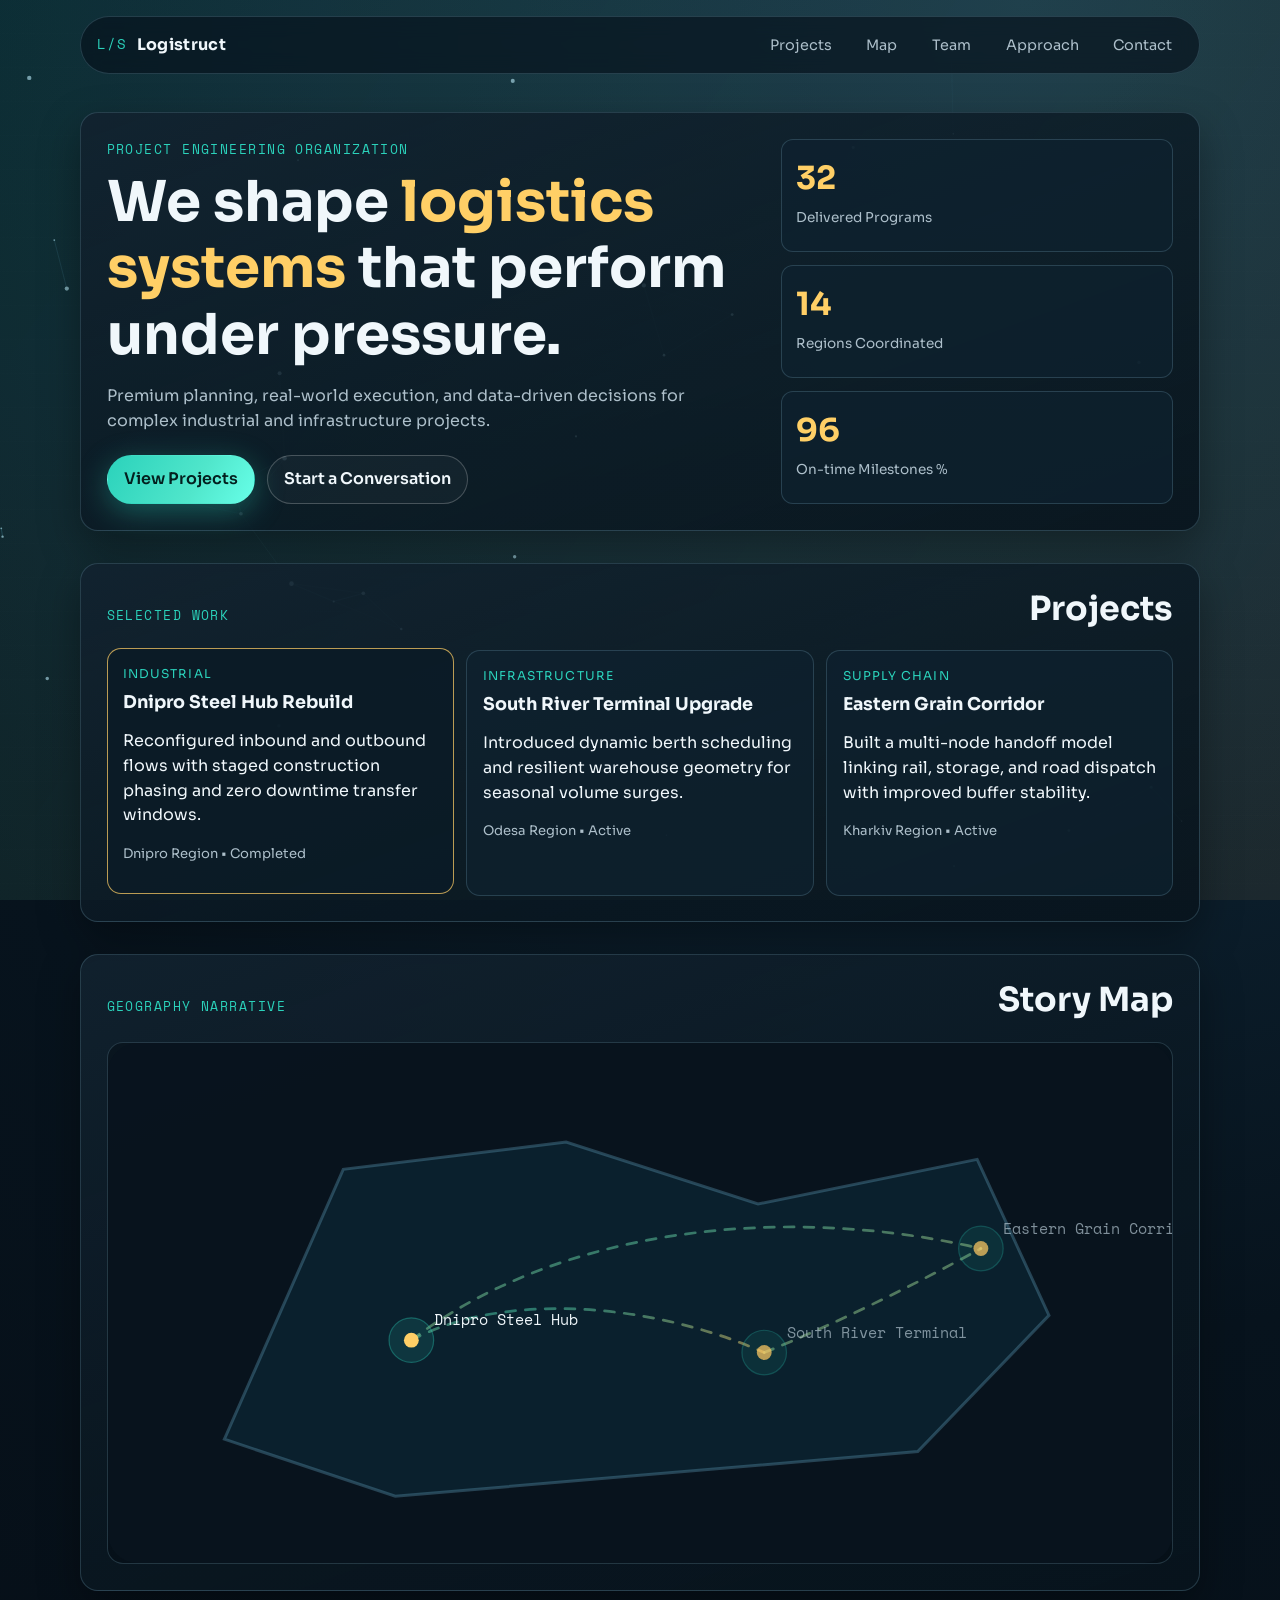
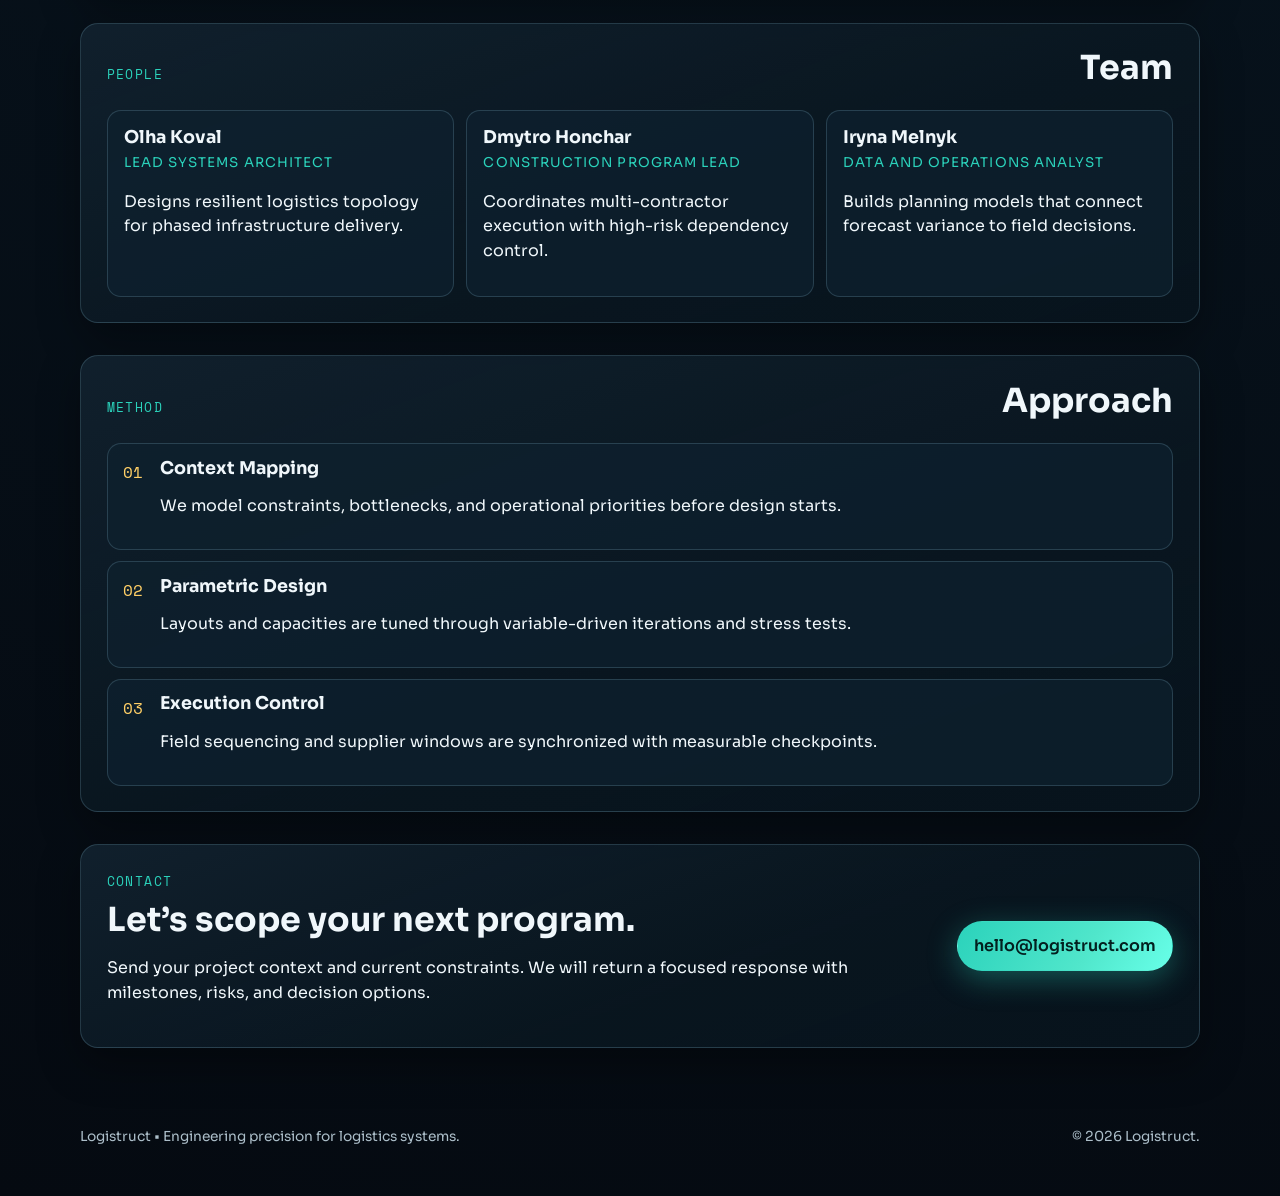
==== index.html @ 0c34aec8 "start" ====
<!doctype html>
<html lang="en">
  <head>
    <meta charset="UTF-8" />
    <meta name="viewport" content="width=device-width, initial-scale=1.0" />
    <title>Logistruct | Project Engineering Organization</title>
    <meta
      name="description"
      content="Logistruct designs and delivers complex logistics projects with engineering precision, visual clarity, and measurable outcomes."
    />
    <link rel="preconnect" href="https://fonts.googleapis.com" />
    <link rel="preconnect" href="https://fonts.gstatic.com" crossorigin />
    <link
      href="https://fonts.googleapis.com/css2?family=Sora:wght@300;400;500;600;700;800&family=Space+Mono:wght@400;700&display=swap"
      rel="stylesheet"
    />
    <link rel="stylesheet" href="assets/styles.css" />
  </head>
  <body>
    <canvas id="bg-canvas" aria-hidden="true"></canvas>
    <div class="noise-layer" aria-hidden="true"></div>

    <header class="site-header">
      <a href="#hero" class="brand">
        <span class="brand-mark">L/S</span>
        <span class="brand-text">Logistruct</span>
      </a>
      <nav class="main-nav" aria-label="Main Navigation">
        <a href="#projects">Projects</a>
        <a href="#map">Map</a>
        <a href="#team">Team</a>
        <a href="#approach">Approach</a>
        <a href="#contact">Contact</a>
      </nav>
    </header>

    <main>
      <section id="hero" class="section hero-section">
        <div class="hero-copy">
          <p class="eyebrow">Project Engineering Organization</p>
          <h1>
            We shape
            <span class="highlight">logistics systems</span>
            that perform under pressure.
          </h1>
          <p class="lede">
            Premium planning, real-world execution, and data-driven decisions
            for complex industrial and infrastructure projects.
          </p>
          <div class="hero-actions">
            <a class="btn btn-primary" href="#projects">View Projects</a>
            <a class="btn btn-ghost" href="#contact">Start a Conversation</a>
          </div>
        </div>

        <div class="hero-metrics" aria-label="Performance Snapshot">
          <article>
            <p class="metric-value" data-count="32">32</p>
            <p class="metric-label">Delivered Programs</p>
          </article>
          <article>
            <p class="metric-value" data-count="14">14</p>
            <p class="metric-label">Regions Coordinated</p>
          </article>
          <article>
            <p class="metric-value" data-count="96">96</p>
            <p class="metric-label">On-time Milestones %</p>
          </article>
        </div>
      </section>

      <section id="projects" class="section">
        <div class="section-head">
          <p class="eyebrow">Selected Work</p>
          <h2>Projects</h2>
        </div>
        <div class="project-grid">
          <article class="project-card is-active" data-project="steel-hub" tabindex="0">
            <p class="project-tag">Industrial</p>
            <h3>Dnipro Steel Hub Rebuild</h3>
            <p>
              Reconfigured inbound and outbound flows with staged construction
              phasing and zero downtime transfer windows.
            </p>
            <p class="project-meta">Dnipro Region • Completed</p>
          </article>
          <article class="project-card" data-project="river-terminal" tabindex="0">
            <p class="project-tag">Infrastructure</p>
            <h3>South River Terminal Upgrade</h3>
            <p>
              Introduced dynamic berth scheduling and resilient warehouse
              geometry for seasonal volume surges.
            </p>
            <p class="project-meta">Odesa Region • Active</p>
          </article>
          <article class="project-card" data-project="grain-corridor" tabindex="0">
            <p class="project-tag">Supply Chain</p>
            <h3>Eastern Grain Corridor</h3>
            <p>
              Built a multi-node handoff model linking rail, storage, and road
              dispatch with improved buffer stability.
            </p>
            <p class="project-meta">Kharkiv Region • Active</p>
          </article>
        </div>
      </section>

      <section id="map" class="section">
        <div class="section-head">
          <p class="eyebrow">Geography Narrative</p>
          <h2>Story Map</h2>
        </div>
        <div class="map-shell">
          <svg
            id="story-map"
            viewBox="0 0 860 420"
            role="img"
            aria-label="Project map showing active delivery corridors"
          >
            <defs>
              <linearGradient id="route-gradient" x1="0" x2="1" y1="0" y2="1">
                <stop offset="0%" stop-color="#2bd2bb" />
                <stop offset="100%" stop-color="#ffcf66" />
              </linearGradient>
            </defs>
            <rect class="map-bg" x="0" y="0" width="860" height="420" rx="24" />
            <g class="region-shape">
              <path
                d="M94 320 L190 102 L370 80 L525 130 L702 94 L760 220 L654 330 L420 350 L232 366 Z"
              />
            </g>
            <g class="routes">
              <path
                class="route"
                data-route="steel-hub|river-terminal"
                d="M245 240 C320 200, 440 210, 530 250"
              />
              <path
                class="route"
                data-route="river-terminal|grain-corridor"
                d="M530 250 C585 228, 650 196, 705 166"
              />
              <path
                class="route"
                data-route="steel-hub|grain-corridor"
                d="M245 240 C360 152, 540 128, 705 166"
              />
            </g>
            <g class="map-nodes">
              <g class="node is-active" data-project="steel-hub" transform="translate(245 240)">
                <circle class="pulse" r="18"></circle>
                <circle class="core" r="6"></circle>
                <text x="18" y="-12">Dnipro Steel Hub</text>
              </g>
              <g class="node" data-project="river-terminal" transform="translate(530 250)">
                <circle class="pulse" r="18"></circle>
                <circle class="core" r="6"></circle>
                <text x="18" y="-12">South River Terminal</text>
              </g>
              <g class="node" data-project="grain-corridor" transform="translate(705 166)">
                <circle class="pulse" r="18"></circle>
                <circle class="core" r="6"></circle>
                <text x="18" y="-12">Eastern Grain Corridor</text>
              </g>
            </g>
          </svg>
        </div>
      </section>

      <section id="team" class="section">
        <div class="section-head">
          <p class="eyebrow">People</p>
          <h2>Team</h2>
        </div>
        <div class="team-grid">
          <article>
            <h3>Olha Koval</h3>
            <p class="role">Lead Systems Architect</p>
            <p>Designs resilient logistics topology for phased infrastructure delivery.</p>
          </article>
          <article>
            <h3>Dmytro Honchar</h3>
            <p class="role">Construction Program Lead</p>
            <p>Coordinates multi-contractor execution with high-risk dependency control.</p>
          </article>
          <article>
            <h3>Iryna Melnyk</h3>
            <p class="role">Data and Operations Analyst</p>
            <p>Builds planning models that connect forecast variance to field decisions.</p>
          </article>
        </div>
      </section>

      <section id="approach" class="section">
        <div class="section-head">
          <p class="eyebrow">Method</p>
          <h2>Approach</h2>
        </div>
        <ol class="approach-list">
          <li>
            <h3>Context Mapping</h3>
            <p>We model constraints, bottlenecks, and operational priorities before design starts.</p>
          </li>
          <li>
            <h3>Parametric Design</h3>
            <p>Layouts and capacities are tuned through variable-driven iterations and stress tests.</p>
          </li>
          <li>
            <h3>Execution Control</h3>
            <p>Field sequencing and supplier windows are synchronized with measurable checkpoints.</p>
          </li>
        </ol>
      </section>

      <section id="contact" class="section contact-section">
        <div>
          <p class="eyebrow">Contact</p>
          <h2>Let’s scope your next program.</h2>
          <p>
            Send your project context and current constraints. We will return a
            focused response with milestones, risks, and decision options.
          </p>
        </div>
        <a class="btn btn-primary" href="mailto:hello@logistruct.com">
          hello@logistruct.com
        </a>
      </section>
    </main>

    <footer class="site-footer">
      <p>Logistruct • Engineering precision for logistics systems.</p>
      <p>&copy; <span id="year"></span> Logistruct.</p>
    </footer>

    <script src="assets/app.js" defer></script>
  </body>
</html>
---- assets/styles.css ----
:root {
  --bg: #07131d;
  --bg-soft: #0f2230;
  --surface: rgba(15, 34, 48, 0.72);
  --surface-strong: rgba(12, 28, 39, 0.9);
  --line: rgba(125, 176, 198, 0.24);
  --text: #f0f7fb;
  --text-dim: #adbfca;
  --accent: #2bd2bb;
  --accent-warm: #ffcf66;
  --danger: #ff7d69;
  --radius: 18px;
  --shadow: 0 16px 40px rgba(0, 0, 0, 0.34);
  --max-width: 1120px;
}

*,
*::before,
*::after {
  box-sizing: border-box;
}

html,
body {
  margin: 0;
  padding: 0;
}

body {
  color: var(--text);
  background: radial-gradient(circle at 80% 0%, #143347 0%, var(--bg) 45%, #050a11 100%);
  font-family: "Sora", "Trebuchet MS", "Segoe UI", sans-serif;
  line-height: 1.55;
  min-height: 100vh;
  overflow-x: hidden;
}

#bg-canvas {
  position: fixed;
  inset: 0;
  width: 100%;
  height: 100%;
  z-index: -2;
  opacity: 0.9;
}

.noise-layer {
  position: fixed;
  inset: 0;
  z-index: -1;
  background-image:
    linear-gradient(transparent 97%, rgba(255, 255, 255, 0.035) 100%),
    linear-gradient(90deg, transparent 97%, rgba(255, 255, 255, 0.03) 100%);
  background-size: 34px 34px;
  opacity: 0.46;
  pointer-events: none;
  animation: drift-grid 18s linear infinite;
}

.site-header {
  position: sticky;
  top: 0;
  z-index: 10;
  width: min(var(--max-width), calc(100% - 2.4rem));
  margin: 1rem auto 0;
  padding: 0.7rem 1rem;
  border: 1px solid var(--line);
  border-radius: 999px;
  background: rgba(7, 19, 29, 0.68);
  backdrop-filter: blur(10px);
  display: flex;
  justify-content: space-between;
  align-items: center;
  gap: 1rem;
}

.brand {
  text-decoration: none;
  color: inherit;
  display: inline-flex;
  align-items: center;
  gap: 0.6rem;
}

.brand-mark {
  font-family: "Space Mono", "Courier New", monospace;
  font-size: 0.85rem;
  letter-spacing: 0.08em;
  color: var(--accent);
}

.brand-text {
  font-weight: 700;
  letter-spacing: 0.02em;
}

.main-nav {
  display: flex;
  flex-wrap: wrap;
  justify-content: flex-end;
  gap: 0.85rem;
}

.main-nav a {
  text-decoration: none;
  color: var(--text-dim);
  font-size: 0.9rem;
  padding: 0.35rem 0.66rem;
  border-radius: 999px;
  transition: color 180ms ease, background-color 180ms ease;
}

.main-nav a:hover,
.main-nav a:focus-visible {
  color: var(--text);
  background: rgba(43, 210, 187, 0.14);
  outline: none;
}

main {
  width: min(var(--max-width), calc(100% - 2.4rem));
  margin: 2.4rem auto 4rem;
  display: grid;
  gap: 2rem;
}

.section {
  border: 1px solid var(--line);
  border-radius: var(--radius);
  background: linear-gradient(
    160deg,
    rgba(18, 34, 47, 0.9) 0%,
    rgba(10, 24, 34, 0.8) 58%,
    rgba(8, 20, 29, 0.9) 100%
  );
  box-shadow: var(--shadow);
  padding: clamp(1.1rem, 2vw, 2rem);
}

.hero-section {
  display: grid;
  grid-template-columns: 1.25fr 0.75fr;
  align-items: stretch;
  gap: 1.2rem;
}

.eyebrow {
  margin: 0 0 0.6rem;
  color: var(--accent);
  font-size: 0.82rem;
  text-transform: uppercase;
  letter-spacing: 0.11em;
  font-family: "Space Mono", "Courier New", monospace;
}

h1,
h2,
h3 {
  margin: 0;
  line-height: 1.18;
}

h1 {
  font-size: clamp(2rem, 4.4vw, 3.8rem);
  max-width: 19ch;
}

h2 {
  font-size: clamp(1.42rem, 2.6vw, 2.4rem);
}

h3 {
  font-size: 1.1rem;
}

.highlight {
  color: var(--accent-warm);
}

.lede {
  max-width: 54ch;
  color: var(--text-dim);
}

.hero-actions {
  display: flex;
  flex-wrap: wrap;
  gap: 0.8rem;
  margin-top: 1.3rem;
}

.btn {
  display: inline-flex;
  align-items: center;
  justify-content: center;
  border-radius: 999px;
  text-decoration: none;
  font-weight: 600;
  padding: 0.72rem 1rem;
  border: 1px solid transparent;
  transition: transform 180ms ease, box-shadow 180ms ease, border-color 180ms ease;
}

.btn:hover,
.btn:focus-visible {
  transform: translateY(-1px);
  outline: none;
}

.btn-primary {
  background: linear-gradient(120deg, var(--accent) 0%, #50e6cb 60%, #67ffe8 100%);
  color: #03201f;
  box-shadow: 0 8px 30px rgba(43, 210, 187, 0.35);
}

.btn-ghost {
  border-color: rgba(255, 255, 255, 0.22);
  color: var(--text);
  background: rgba(255, 255, 255, 0.03);
}

.hero-metrics {
  display: grid;
  gap: 0.8rem;
}

.hero-metrics article {
  background: var(--surface);
  border: 1px solid var(--line);
  border-radius: 12px;
  padding: 0.9rem;
}

.metric-value {
  margin: 0;
  font-size: 2rem;
  font-weight: 700;
  color: var(--accent-warm);
}

.metric-label {
  margin: 0.2rem 0 0;
  color: var(--text-dim);
  font-size: 0.85rem;
}

.section-head {
  display: flex;
  align-items: baseline;
  justify-content: space-between;
  gap: 1rem;
  margin-bottom: 1rem;
}

.project-grid {
  display: grid;
  grid-template-columns: repeat(3, minmax(0, 1fr));
  gap: 0.8rem;
}

.project-card {
  border-radius: 14px;
  background: var(--surface);
  border: 1px solid var(--line);
  padding: 0.95rem;
  min-height: 190px;
  cursor: pointer;
  transition: transform 160ms ease, border-color 160ms ease, background-color 160ms ease;
}

.project-card:hover,
.project-card:focus-visible,
.project-card.is-active {
  transform: translateY(-2px);
  border-color: rgba(255, 207, 102, 0.72);
  background: var(--surface-strong);
  outline: none;
}

.project-tag {
  margin: 0 0 0.55rem;
  color: var(--accent);
  font-size: 0.76rem;
  text-transform: uppercase;
  letter-spacing: 0.09em;
}

.project-meta {
  font-size: 0.82rem;
  color: var(--text-dim);
}

.map-shell {
  border: 1px solid var(--line);
  border-radius: 16px;
  overflow: hidden;
  background: rgba(4, 13, 20, 0.5);
}

#story-map {
  width: 100%;
  height: auto;
  display: block;
}

.map-bg {
  fill: rgba(8, 20, 30, 0.88);
}

.region-shape path {
  fill: rgba(13, 41, 56, 0.6);
  stroke: rgba(95, 157, 187, 0.35);
  stroke-width: 2.4;
}

.route {
  fill: none;
  stroke: url(#route-gradient);
  stroke-width: 2.2;
  stroke-linecap: round;
  stroke-dasharray: 8 8;
  opacity: 0.5;
  animation: route-flow 6s linear infinite;
}

.route.is-active {
  opacity: 1;
  stroke-width: 2.9;
}

.node {
  color: var(--text-dim);
  opacity: 0.72;
  transition: opacity 180ms ease;
}

.node text {
  fill: currentColor;
  font-size: 12px;
  font-family: "Space Mono", "Courier New", monospace;
}

.node .pulse {
  fill: rgba(43, 210, 187, 0.12);
  stroke: rgba(43, 210, 187, 0.35);
  stroke-width: 1;
  animation: pulse 2.4s ease-in-out infinite;
}

.node .core {
  fill: var(--accent-warm);
}

.node.is-active {
  opacity: 1;
  color: var(--text);
}

.team-grid {
  display: grid;
  grid-template-columns: repeat(3, minmax(0, 1fr));
  gap: 0.8rem;
}

.team-grid article {
  border: 1px solid var(--line);
  border-radius: 14px;
  background: var(--surface);
  padding: 1rem;
}

.role {
  margin: 0.3rem 0;
  color: var(--accent);
  font-size: 0.84rem;
  text-transform: uppercase;
  letter-spacing: 0.08em;
}

.approach-list {
  margin: 0;
  padding: 0;
  list-style: none;
  display: grid;
  gap: 0.7rem;
  counter-reset: step;
}

.approach-list li {
  counter-increment: step;
  border: 1px solid var(--line);
  border-radius: 14px;
  background: var(--surface);
  padding: 0.85rem 0.95rem 0.85rem 3.3rem;
  position: relative;
}

.approach-list li::before {
  content: counter(step, decimal-leading-zero);
  position: absolute;
  left: 0.95rem;
  top: 1rem;
  font-family: "Space Mono", "Courier New", monospace;
  color: var(--accent-warm);
}

.contact-section {
  display: flex;
  justify-content: space-between;
  align-items: center;
  gap: 1rem;
}

.site-footer {
  width: min(var(--max-width), calc(100% - 2.4rem));
  margin: 0 auto 2.2rem;
  color: var(--text-dim);
  display: flex;
  justify-content: space-between;
  flex-wrap: wrap;
  gap: 0.6rem;
  font-size: 0.86rem;
}

@keyframes pulse {
  0%,
  100% {
    transform: scale(0.95);
    opacity: 0.5;
  }
  50% {
    transform: scale(1.18);
    opacity: 1;
  }
}

@keyframes drift-grid {
  0% {
    transform: translate3d(0, 0, 0);
  }
  100% {
    transform: translate3d(34px, 34px, 0);
  }
}

@keyframes route-flow {
  0% {
    stroke-dashoffset: 70;
  }
  100% {
    stroke-dashoffset: 0;
  }
}

@media (max-width: 1020px) {
  .hero-section {
    grid-template-columns: 1fr;
  }

  .project-grid,
  .team-grid {
    grid-template-columns: repeat(2, minmax(0, 1fr));
  }
}

@media (max-width: 760px) {
  .main-nav {
    display: none;
  }

  main {
    width: min(var(--max-width), calc(100% - 1.2rem));
    margin-top: 1rem;
    gap: 1rem;
  }

  .site-header,
  .site-footer {
    width: min(var(--max-width), calc(100% - 1.2rem));
  }

  .project-grid,
  .team-grid {
    grid-template-columns: 1fr;
  }

  .contact-section {
    flex-direction: column;
    align-items: flex-start;
  }
}

@media (prefers-reduced-motion: reduce) {
  *,
  *::before,
  *::after {
    animation-duration: 1ms !important;
    animation-iteration-count: 1 !important;
    transition-duration: 1ms !important;
    scroll-behavior: auto !important;
  }
}
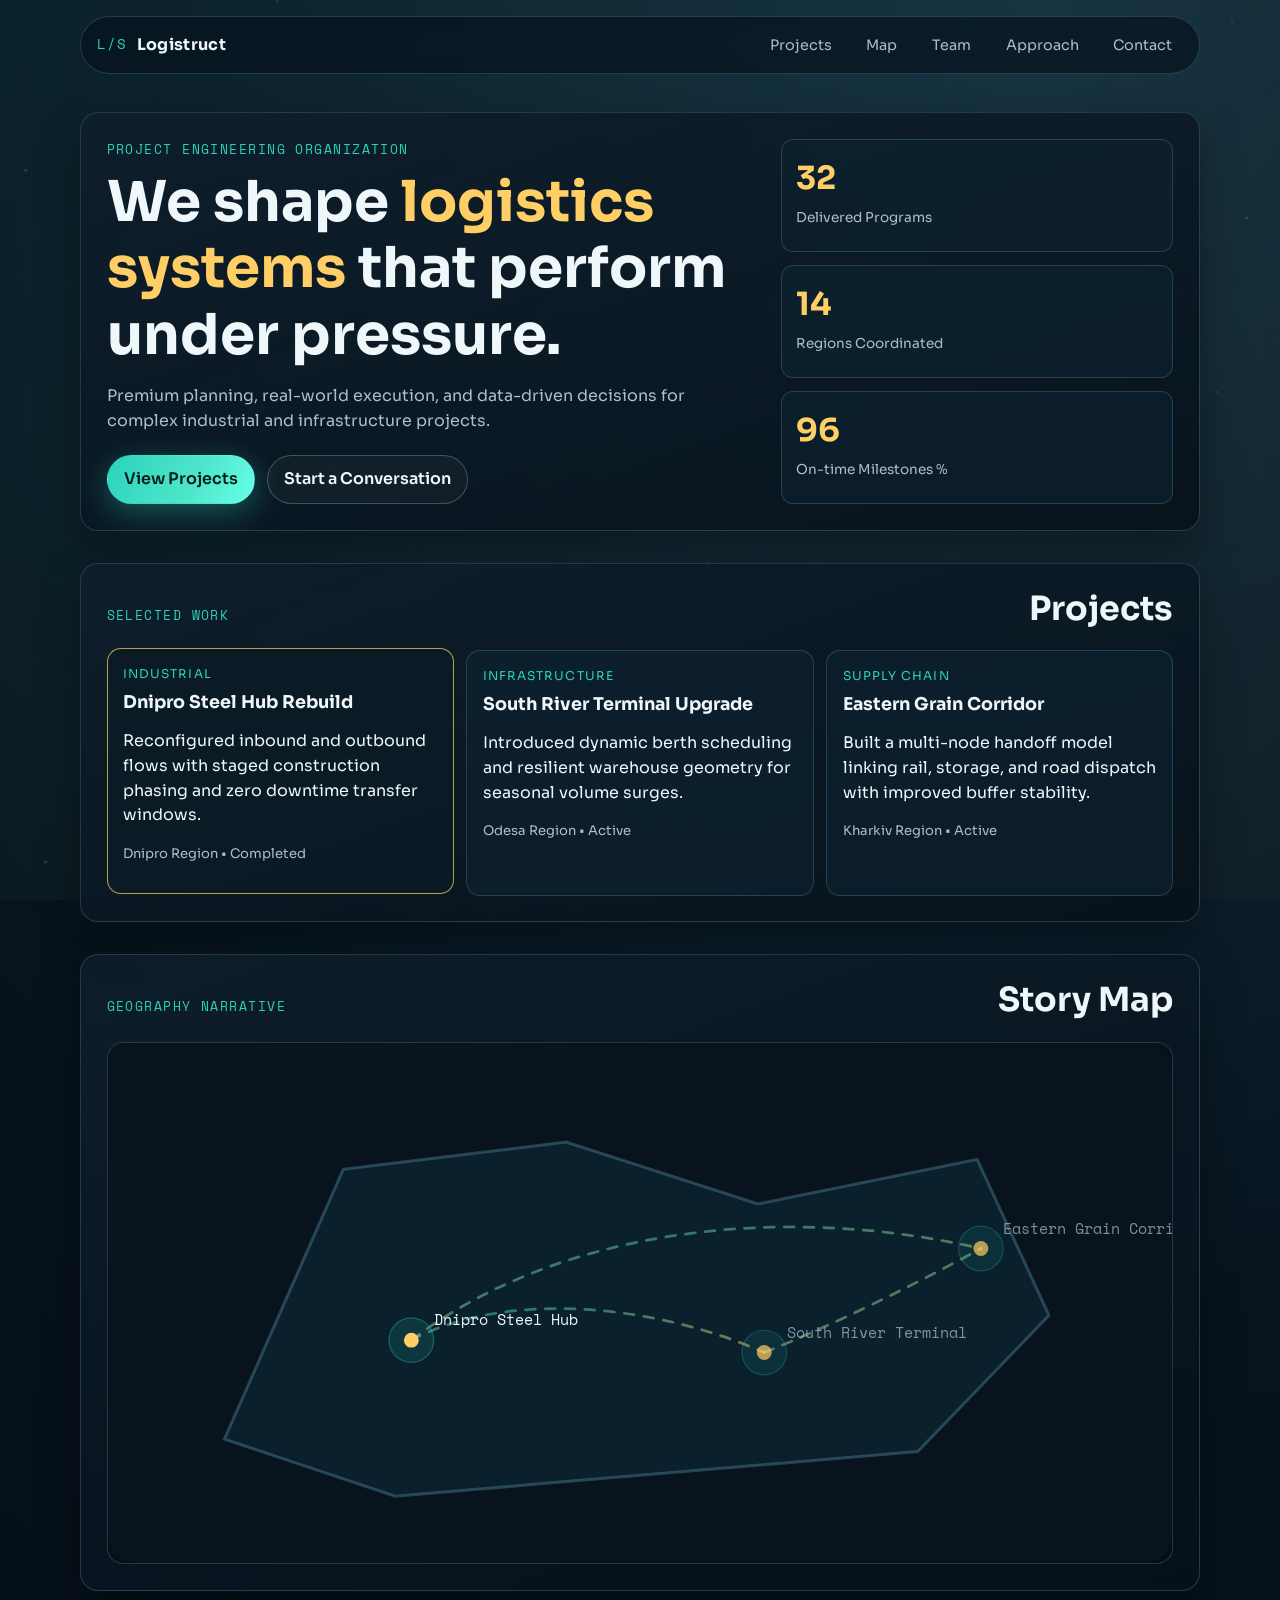
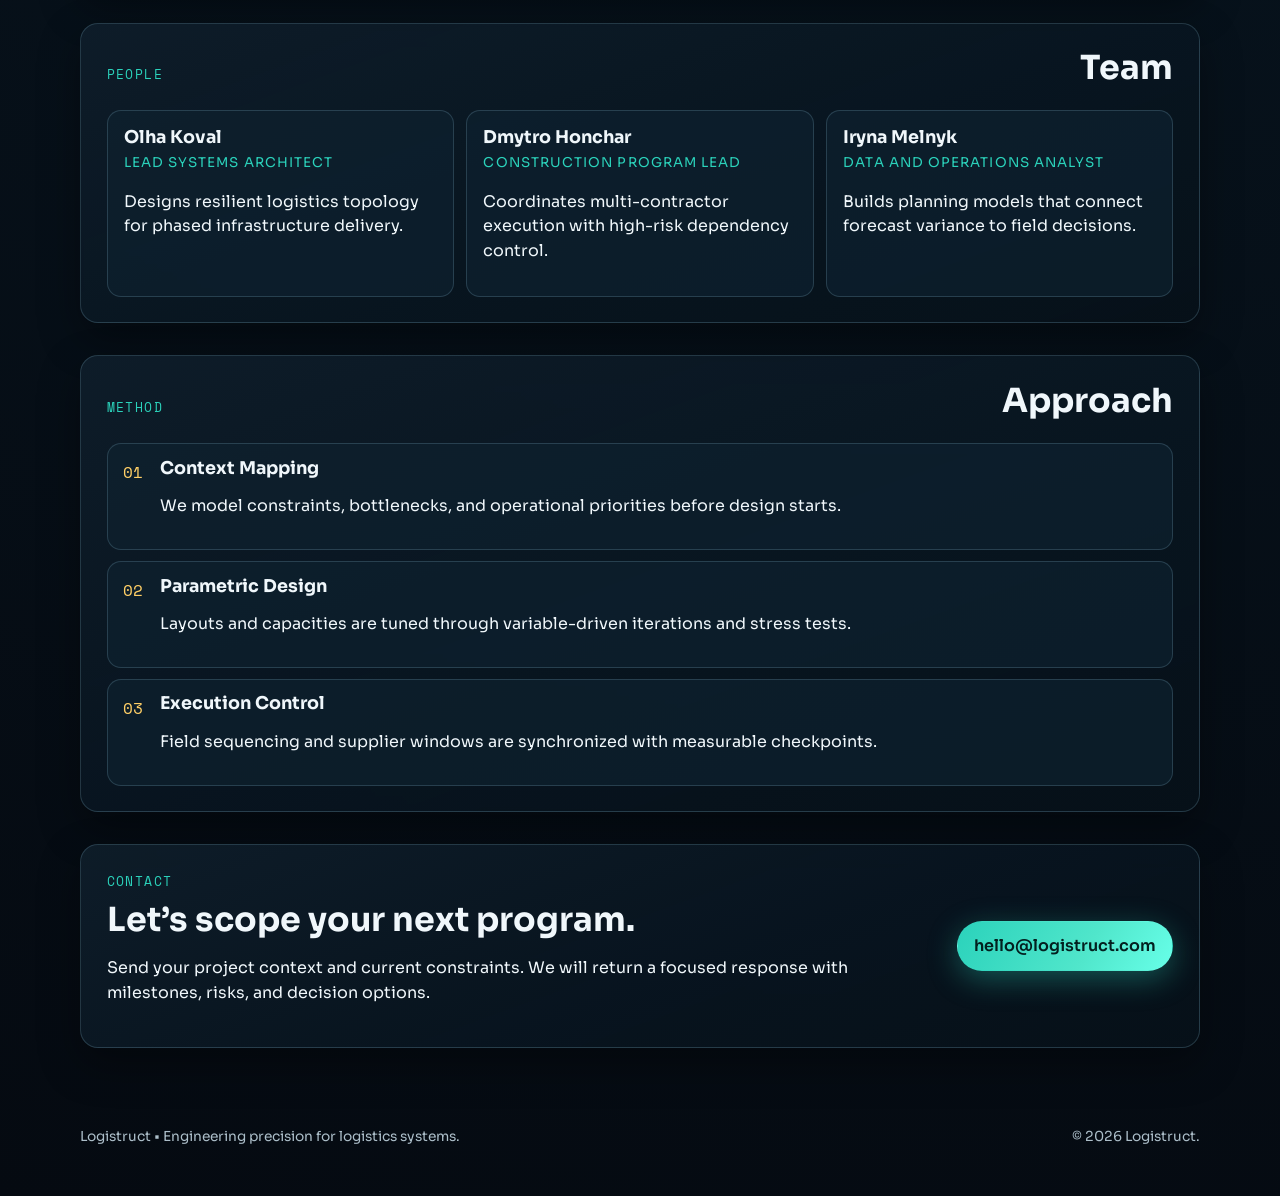
==== commit 8f9e86fd: "2" ====
--- a/index.html
+++ b/index.html
@@ -232,6 +232,6 @@
       <p>&copy; <span id="year"></span> Logistruct.</p>
     </footer>
 
-    <script src="assets/app.js" defer></script>
+    <script type="module" src="assets/app.js"></script>
   </body>
 </html>
--- a/assets/styles.css
+++ b/assets/styles.css
@@ -12,6 +12,9 @@
   --radius: 18px;
   --shadow: 0 16px 40px rgba(0, 0, 0, 0.34);
   --max-width: 1120px;
+  --bg-structure-mask-a: rgba(3, 9, 15, 0.76);
+  --bg-structure-mask-b: rgba(6, 17, 26, 0.46);
+  --bg-structure-mask-c: rgba(6, 18, 27, 0.16);
 }
 
 *,
@@ -41,7 +44,8 @@
   width: 100%;
   height: 100%;
   z-index: -2;
-  opacity: 0.9;
+  opacity: 0.82;
+  filter: saturate(0.92) contrast(1.02);
 }
 
 .noise-layer {
@@ -52,9 +56,19 @@
     linear-gradient(transparent 97%, rgba(255, 255, 255, 0.035) 100%),
     linear-gradient(90deg, transparent 97%, rgba(255, 255, 255, 0.03) 100%);
   background-size: 34px 34px;
-  opacity: 0.46;
+  opacity: 0.24;
   pointer-events: none;
   animation: drift-grid 18s linear infinite;
+}
+
+.noise-layer::before {
+  content: "";
+  position: absolute;
+  inset: 0;
+  background:
+    radial-gradient(circle at 18% 18%, var(--bg-structure-mask-a) 0%, var(--bg-structure-mask-b) 38%, var(--bg-structure-mask-c) 76%),
+    radial-gradient(circle at 82% 58%, rgba(8, 21, 31, 0.56) 0%, rgba(7, 19, 29, 0.14) 64%),
+    linear-gradient(180deg, rgba(2, 8, 13, 0.35) 0%, rgba(2, 8, 13, 0.08) 38%, rgba(2, 8, 13, 0.3) 100%);
 }
 
 .site-header {
@@ -122,6 +136,8 @@
   margin: 2.4rem auto 4rem;
   display: grid;
   gap: 2rem;
+  position: relative;
+  z-index: 2;
 }
 
 .section {
@@ -129,12 +145,13 @@
   border-radius: var(--radius);
   background: linear-gradient(
     160deg,
-    rgba(18, 34, 47, 0.9) 0%,
-    rgba(10, 24, 34, 0.8) 58%,
-    rgba(8, 20, 29, 0.9) 100%
+    rgba(15, 30, 43, 0.9) 0%,
+    rgba(9, 22, 33, 0.84) 58%,
+    rgba(7, 17, 25, 0.89) 100%
   );
   box-shadow: var(--shadow);
   padding: clamp(1.1rem, 2vw, 2rem);
+  backdrop-filter: blur(2px);
 }
 
 .hero-section {
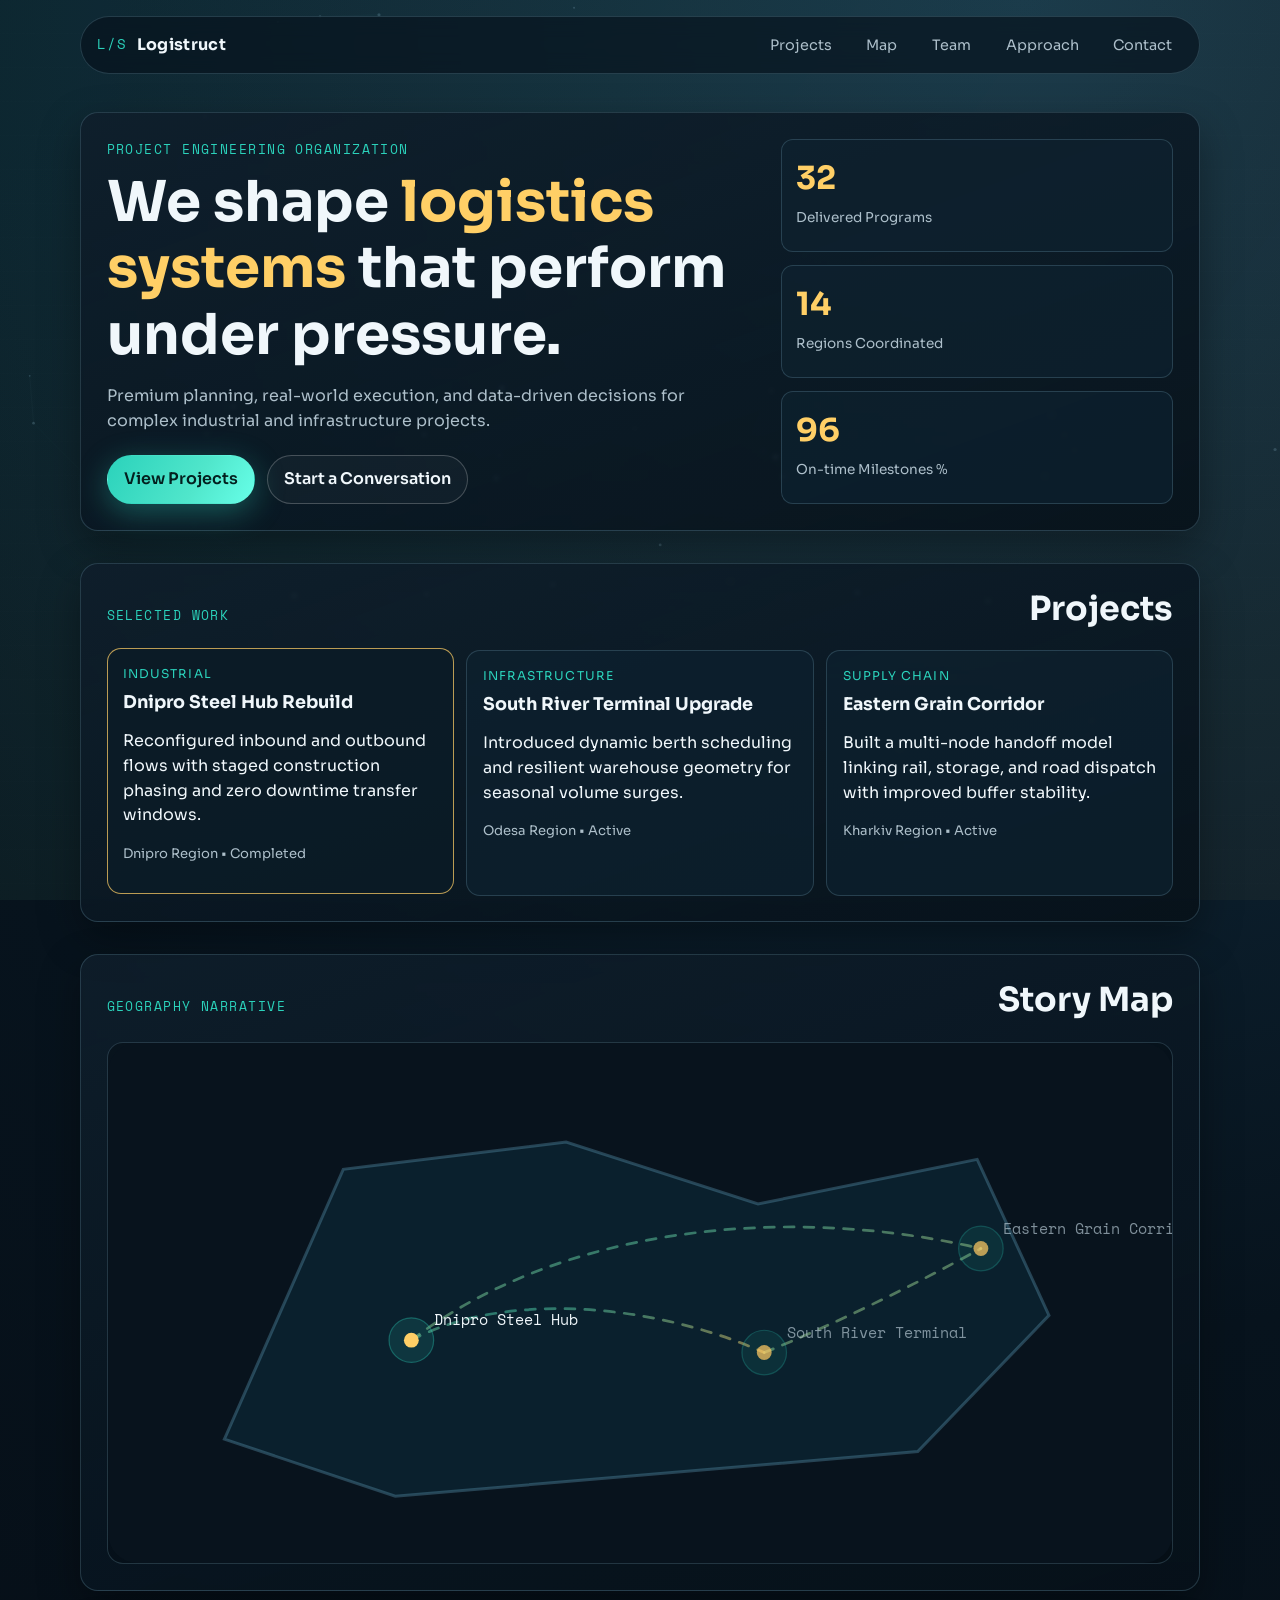
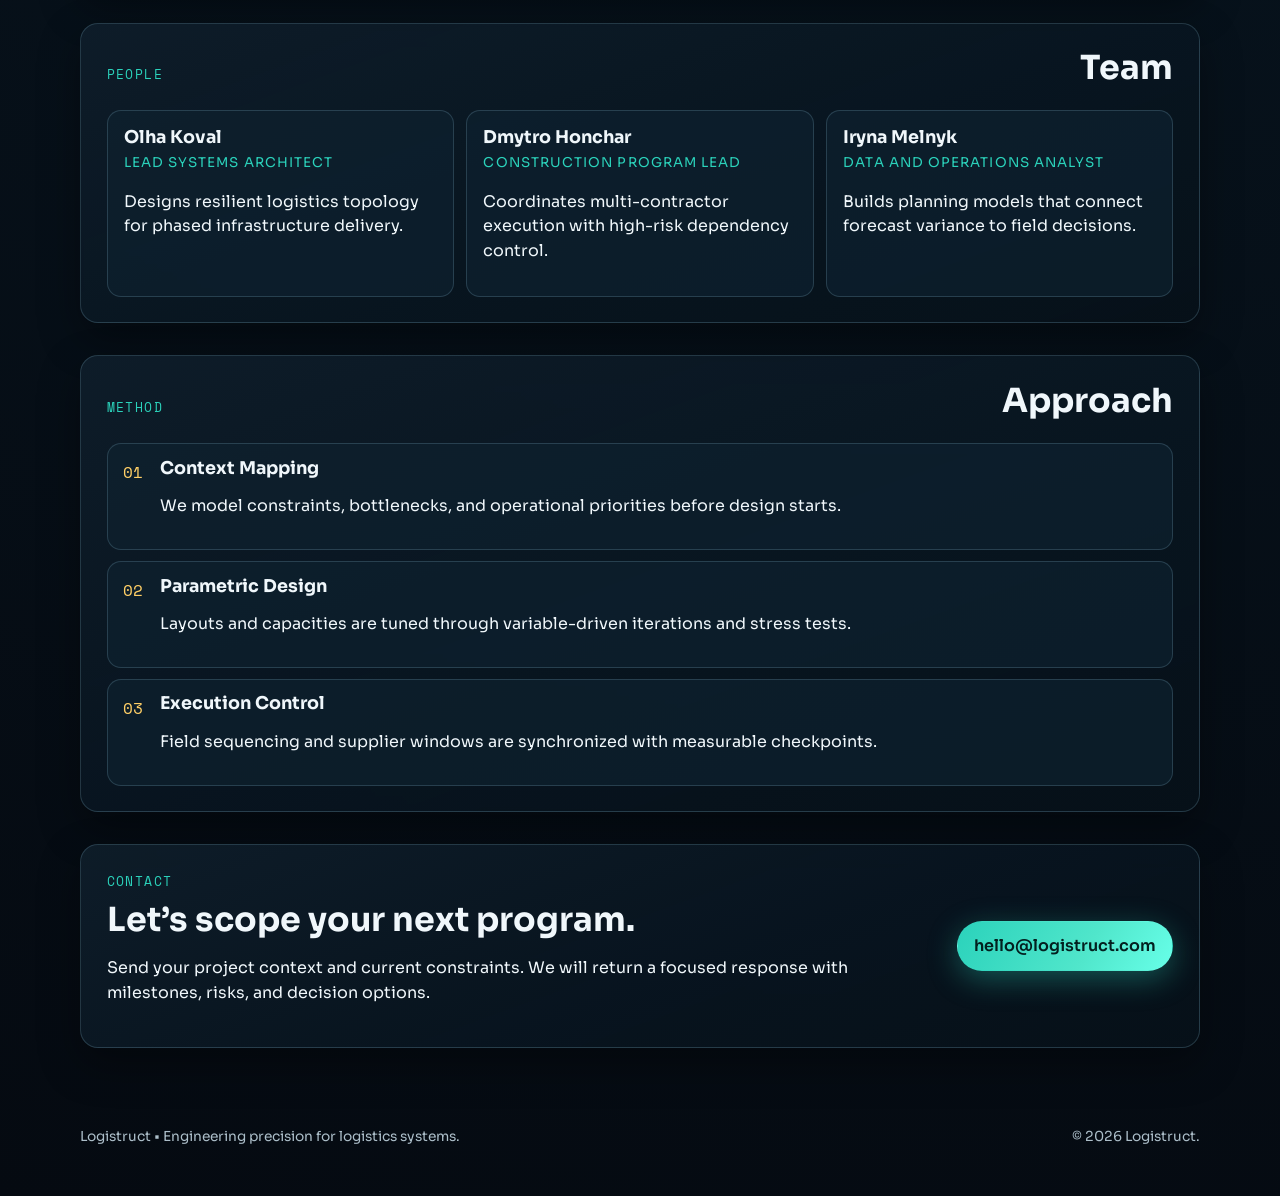
==== commit b8fc3209: "теми" ====
--- a/index.html
+++ b/index.html
@@ -119,8 +119,8 @@
           >
             <defs>
               <linearGradient id="route-gradient" x1="0" x2="1" y1="0" y2="1">
-                <stop offset="0%" stop-color="#2bd2bb" />
-                <stop offset="100%" stop-color="#ffcf66" />
+                <stop class="route-gradient-stop-start" offset="0%" />
+                <stop class="route-gradient-stop-end" offset="100%" />
               </linearGradient>
             </defs>
             <rect class="map-bg" x="0" y="0" width="860" height="420" rx="24" />
--- a/assets/styles.css
+++ b/assets/styles.css
@@ -1,6 +1,8 @@
 :root {
   --bg: #07131d;
   --bg-soft: #0f2230;
+  --bg-radial-start: #143347;
+  --bg-radial-end: #050a11;
   --surface: rgba(15, 34, 48, 0.72);
   --surface-strong: rgba(12, 28, 39, 0.9);
   --line: rgba(125, 176, 198, 0.24);
@@ -12,9 +14,49 @@
   --radius: 18px;
   --shadow: 0 16px 40px rgba(0, 0, 0, 0.34);
   --max-width: 1120px;
-  --bg-structure-mask-a: rgba(3, 9, 15, 0.76);
-  --bg-structure-mask-b: rgba(6, 17, 26, 0.46);
-  --bg-structure-mask-c: rgba(6, 18, 27, 0.16);
+  --bg-grid-rgb: 255 255 255;
+  --bg-grid-opacity: 0.46;
+  --bg-grid-size: 34px;
+  --control-panel-border: rgba(125, 176, 198, 0.35);
+  --control-panel-bg: rgba(5, 15, 24, 0.82);
+  --control-panel-shadow: 0 10px 26px rgba(0, 0, 0, 0.4);
+  --control-btn-border: rgba(125, 176, 198, 0.45);
+  --control-btn-bg: rgba(14, 35, 47, 0.85);
+  --control-tab-border: rgba(125, 176, 198, 0.4);
+  --control-tab-bg: rgba(11, 28, 40, 0.9);
+  --theme-tab-active-bg: rgba(255, 207, 102, 0.16);
+  --theme-tab-active-border: rgba(255, 207, 102, 0.44);
+  --bg-test-tab-active-bg: rgba(43, 210, 187, 0.18);
+  --bg-test-tab-active-border: rgba(43, 210, 187, 0.5);
+  --control-input-border: rgba(125, 176, 198, 0.45);
+  --control-input-bg: rgba(16, 37, 49, 0.7);
+  --header-bg: rgba(7, 19, 29, 0.68);
+  --nav-hover-bg: rgba(43, 210, 187, 0.14);
+  --section-gradient-start: rgba(15, 30, 43, 0.9);
+  --section-gradient-mid: rgba(9, 22, 33, 0.84);
+  --section-gradient-end: rgba(7, 17, 25, 0.89);
+  --btn-primary-mid: #50e6cb;
+  --btn-primary-end: #67ffe8;
+  --btn-primary-text: #03201f;
+  --btn-primary-shadow: 0 8px 30px rgba(43, 210, 187, 0.35);
+  --btn-ghost-border: rgba(255, 255, 255, 0.22);
+  --btn-ghost-bg: rgba(255, 255, 255, 0.03);
+  --card-active-border: rgba(255, 207, 102, 0.72);
+  --map-shell-bg: rgba(4, 13, 20, 0.5);
+  --map-bg-fill: rgba(8, 20, 30, 0.88);
+  --map-region-fill: rgba(13, 41, 56, 0.6);
+  --map-region-stroke: rgba(95, 157, 187, 0.35);
+  --map-node-pulse-fill: rgba(43, 210, 187, 0.12);
+  --map-node-pulse-stroke: rgba(43, 210, 187, 0.35);
+  --route-gradient-start: #2bd2bb;
+  --route-gradient-end: #ffcf66;
+  --canvas-bound-point: #b8e7f4;
+  --canvas-free-point: #93c1d3;
+  --canvas-topology-link: #65b9d2;
+  --canvas-free-link: #7aadc0;
+  --canvas-cross-link: #6aa5ba;
+  --canvas-gradient-start: #2bd2bb;
+  --canvas-gradient-end: #ffcf66;
 }
 
 *,
@@ -31,7 +73,12 @@
 
 body {
   color: var(--text);
-  background: radial-gradient(circle at 80% 0%, #143347 0%, var(--bg) 45%, #050a11 100%);
+  background: radial-gradient(
+    circle at 80% 0%,
+    var(--bg-radial-start) 0%,
+    var(--bg) 45%,
+    var(--bg-radial-end) 100%
+  );
   font-family: "Sora", "Trebuchet MS", "Segoe UI", sans-serif;
   line-height: 1.55;
   min-height: 100vh;
@@ -53,22 +100,300 @@
   inset: 0;
   z-index: -1;
   background-image:
-    linear-gradient(transparent 97%, rgba(255, 255, 255, 0.035) 100%),
-    linear-gradient(90deg, transparent 97%, rgba(255, 255, 255, 0.03) 100%);
-  background-size: 34px 34px;
-  opacity: 0.24;
+    linear-gradient(transparent 97%, rgb(var(--bg-grid-rgb) / 0.035) 100%),
+    linear-gradient(90deg, transparent 97%, rgb(var(--bg-grid-rgb) / 0.03) 100%);
+  background-size: var(--bg-grid-size) var(--bg-grid-size);
+  opacity: var(--bg-grid-opacity);
   pointer-events: none;
   animation: drift-grid 18s linear infinite;
 }
 
-.noise-layer::before {
-  content: "";
-  position: absolute;
-  inset: 0;
-  background:
-    radial-gradient(circle at 18% 18%, var(--bg-structure-mask-a) 0%, var(--bg-structure-mask-b) 38%, var(--bg-structure-mask-c) 76%),
-    radial-gradient(circle at 82% 58%, rgba(8, 21, 31, 0.56) 0%, rgba(7, 19, 29, 0.14) 64%),
-    linear-gradient(180deg, rgba(2, 8, 13, 0.35) 0%, rgba(2, 8, 13, 0.08) 38%, rgba(2, 8, 13, 0.3) 100%);
+body.is-bg-test {
+  overflow: hidden;
+}
+
+body.is-bg-test .site-header,
+body.is-bg-test main,
+body.is-bg-test .site-footer {
+  display: none;
+}
+
+body.is-theme-editor {
+  overflow-x: hidden;
+}
+
+#theme-editor-controls {
+  position: fixed;
+  top: 0.75rem;
+  left: 0.75rem;
+  z-index: 15;
+  width: min(420px, calc(100vw - 1.5rem));
+  max-height: calc(100vh - 1.5rem);
+  overflow: auto;
+  padding: 0.8rem;
+  border: 1px solid var(--control-panel-border);
+  border-radius: 14px;
+  background: var(--control-panel-bg);
+  backdrop-filter: blur(8px);
+  box-shadow: var(--control-panel-shadow);
+}
+
+#theme-editor-controls h2 {
+  font-size: 1rem;
+  margin: 0;
+}
+
+.theme-editor-subtitle {
+  margin: 0.2rem 0 0.75rem;
+  color: var(--text-dim);
+  font-size: 0.82rem;
+}
+
+.theme-editor-actions {
+  display: flex;
+  flex-wrap: wrap;
+  gap: 0.45rem;
+  margin-bottom: 0.65rem;
+}
+
+.theme-editor-actions button {
+  border: 1px solid var(--control-btn-border);
+  background: var(--control-btn-bg);
+  color: var(--text);
+  border-radius: 8px;
+  padding: 0.3rem 0.55rem;
+  font-size: 0.78rem;
+}
+
+.theme-editor-actions button:focus-visible {
+  outline: 2px solid var(--accent-warm);
+  outline-offset: 1px;
+}
+
+.theme-editor-tabs {
+  display: flex;
+  gap: 0.4rem;
+  overflow-x: auto;
+  padding-bottom: 0.3rem;
+  scrollbar-width: thin;
+}
+
+.theme-editor-tab {
+  border: 1px solid var(--control-tab-border);
+  background: var(--control-tab-bg);
+  color: var(--text-dim);
+  border-radius: 8px;
+  padding: 0.28rem 0.55rem;
+  font-size: 0.76rem;
+  white-space: nowrap;
+}
+
+.theme-editor-tab[aria-selected="true"] {
+  background: var(--theme-tab-active-bg);
+  color: var(--text);
+  border-color: var(--theme-tab-active-border);
+}
+
+.theme-editor-tab:focus-visible {
+  outline: 2px solid var(--accent-warm);
+  outline-offset: 1px;
+}
+
+.theme-editor-panel {
+  display: grid;
+  gap: 0.45rem;
+  margin-top: 0.55rem;
+}
+
+.theme-editor-panel[hidden] {
+  display: none;
+}
+
+.theme-editor-control-row {
+  display: grid;
+  grid-template-columns: 8.8rem minmax(0, 1fr) 5rem;
+  gap: 0.45rem;
+  align-items: center;
+  font-size: 0.75rem;
+}
+
+.theme-editor-control-name {
+  color: var(--text-dim);
+}
+
+.theme-editor-control-row input[type="range"],
+.theme-editor-control-row input[type="text"] {
+  width: 100%;
+}
+
+.theme-editor-control-row input[type="text"] {
+  border-radius: 7px;
+  border: 1px solid var(--control-input-border);
+  background: var(--control-input-bg);
+  color: var(--text);
+  font-size: 0.74rem;
+  padding: 0.24rem 0.38rem;
+}
+
+.theme-editor-control-row input[type="color"] {
+  width: 100%;
+  min-height: 1.6rem;
+  border-radius: 7px;
+  border: 1px solid var(--control-input-border);
+  background: var(--control-input-bg);
+  padding: 0.08rem;
+}
+
+.theme-editor-color-picker {
+  min-width: 3.2rem;
+}
+
+.theme-editor-color-value {
+  font-family: "Space Mono", "Courier New", monospace;
+  letter-spacing: 0.01em;
+}
+
+.theme-editor-color-combo {
+  display: grid;
+  grid-template-columns: 3.2rem minmax(0, 1fr);
+  gap: 0.35rem;
+  align-items: center;
+}
+
+.theme-editor-control-row input:focus-visible {
+  outline: 2px solid var(--accent-warm);
+  outline-offset: 1px;
+}
+
+.theme-editor-control-row output {
+  text-align: right;
+  font-family: "Space Mono", "Courier New", monospace;
+  color: var(--accent-warm);
+  letter-spacing: 0.01em;
+}
+
+#bg-test-controls {
+  position: fixed;
+  top: 0.75rem;
+  right: 0.75rem;
+  z-index: 15;
+  width: min(420px, calc(100vw - 1.5rem));
+  max-height: calc(100vh - 1.5rem);
+  overflow: auto;
+  padding: 0.8rem;
+  border: 1px solid var(--control-panel-border);
+  border-radius: 14px;
+  background: var(--control-panel-bg);
+  backdrop-filter: blur(8px);
+  box-shadow: var(--control-panel-shadow);
+}
+
+#bg-test-controls h2 {
+  font-size: 1rem;
+  margin: 0;
+}
+
+.bg-test-subtitle {
+  margin: 0.2rem 0 0.75rem;
+  color: var(--text-dim);
+  font-size: 0.82rem;
+}
+
+.bg-test-presets {
+  display: flex;
+  flex-wrap: wrap;
+  gap: 0.45rem;
+  margin-bottom: 0.65rem;
+}
+
+.bg-test-presets button {
+  border: 1px solid var(--control-btn-border);
+  background: var(--control-btn-bg);
+  color: var(--text);
+  border-radius: 8px;
+  padding: 0.3rem 0.55rem;
+  font-size: 0.78rem;
+}
+
+.bg-test-presets button:focus-visible {
+  outline: 2px solid var(--accent-warm);
+  outline-offset: 1px;
+}
+
+.bg-test-tabs {
+  display: flex;
+  gap: 0.4rem;
+  overflow-x: auto;
+  padding-bottom: 0.3rem;
+  scrollbar-width: thin;
+}
+
+.bg-test-tab {
+  border: 1px solid var(--control-tab-border);
+  background: var(--control-tab-bg);
+  color: var(--text-dim);
+  border-radius: 8px;
+  padding: 0.28rem 0.55rem;
+  font-size: 0.76rem;
+  white-space: nowrap;
+}
+
+.bg-test-tab[aria-selected="true"] {
+  background: var(--bg-test-tab-active-bg);
+  color: var(--text);
+  border-color: var(--bg-test-tab-active-border);
+}
+
+.bg-test-tab:focus-visible {
+  outline: 2px solid var(--accent-warm);
+  outline-offset: 1px;
+}
+
+.bg-test-panel {
+  display: grid;
+  gap: 0.45rem;
+  margin-top: 0.55rem;
+}
+
+.bg-test-panel[hidden] {
+  display: none;
+}
+
+.bg-test-control-row {
+  display: grid;
+  grid-template-columns: 8.4rem minmax(0, 1fr) 4.8rem;
+  gap: 0.45rem;
+  align-items: center;
+  font-size: 0.75rem;
+}
+
+.bg-test-control-name {
+  color: var(--text-dim);
+}
+
+.bg-test-control-row input[type="range"] {
+  width: 100%;
+}
+
+.bg-test-control-row input[type="color"] {
+  width: 100%;
+  min-height: 1.6rem;
+  border-radius: 7px;
+  border: 1px solid var(--control-input-border);
+  background: var(--control-input-bg);
+  padding: 0.08rem;
+}
+
+.bg-test-control-row input:focus-visible {
+  outline: 2px solid var(--accent-warm);
+  outline-offset: 1px;
+}
+
+.bg-test-control-row output {
+  text-align: right;
+  font-family: "Space Mono", "Courier New", monospace;
+  color: var(--accent-warm);
+  letter-spacing: 0.01em;
 }
 
 .site-header {
@@ -80,7 +405,7 @@
   padding: 0.7rem 1rem;
   border: 1px solid var(--line);
   border-radius: 999px;
-  background: rgba(7, 19, 29, 0.68);
+  background: var(--header-bg);
   backdrop-filter: blur(10px);
   display: flex;
   justify-content: space-between;
@@ -127,7 +452,7 @@
 .main-nav a:hover,
 .main-nav a:focus-visible {
   color: var(--text);
-  background: rgba(43, 210, 187, 0.14);
+  background: var(--nav-hover-bg);
   outline: none;
 }
 
@@ -145,9 +470,9 @@
   border-radius: var(--radius);
   background: linear-gradient(
     160deg,
-    rgba(15, 30, 43, 0.9) 0%,
-    rgba(9, 22, 33, 0.84) 58%,
-    rgba(7, 17, 25, 0.89) 100%
+    var(--section-gradient-start) 0%,
+    var(--section-gradient-mid) 58%,
+    var(--section-gradient-end) 100%
   );
   box-shadow: var(--shadow);
   padding: clamp(1.1rem, 2vw, 2rem);
@@ -225,15 +550,20 @@
 }
 
 .btn-primary {
-  background: linear-gradient(120deg, var(--accent) 0%, #50e6cb 60%, #67ffe8 100%);
-  color: #03201f;
-  box-shadow: 0 8px 30px rgba(43, 210, 187, 0.35);
+  background: linear-gradient(
+    120deg,
+    var(--accent) 0%,
+    var(--btn-primary-mid) 60%,
+    var(--btn-primary-end) 100%
+  );
+  color: var(--btn-primary-text);
+  box-shadow: var(--btn-primary-shadow);
 }
 
 .btn-ghost {
-  border-color: rgba(255, 255, 255, 0.22);
+  border-color: var(--btn-ghost-border);
   color: var(--text);
-  background: rgba(255, 255, 255, 0.03);
+  background: var(--btn-ghost-bg);
 }
 
 .hero-metrics {
@@ -289,7 +619,7 @@
 .project-card:focus-visible,
 .project-card.is-active {
   transform: translateY(-2px);
-  border-color: rgba(255, 207, 102, 0.72);
+  border-color: var(--card-active-border);
   background: var(--surface-strong);
   outline: none;
 }
@@ -311,7 +641,7 @@
   border: 1px solid var(--line);
   border-radius: 16px;
   overflow: hidden;
-  background: rgba(4, 13, 20, 0.5);
+  background: var(--map-shell-bg);
 }
 
 #story-map {
@@ -321,12 +651,12 @@
 }
 
 .map-bg {
-  fill: rgba(8, 20, 30, 0.88);
+  fill: var(--map-bg-fill);
 }
 
 .region-shape path {
-  fill: rgba(13, 41, 56, 0.6);
-  stroke: rgba(95, 157, 187, 0.35);
+  fill: var(--map-region-fill);
+  stroke: var(--map-region-stroke);
   stroke-width: 2.4;
 }
 
@@ -340,6 +670,14 @@
   animation: route-flow 6s linear infinite;
 }
 
+.route-gradient-stop-start {
+  stop-color: var(--route-gradient-start);
+}
+
+.route-gradient-stop-end {
+  stop-color: var(--route-gradient-end);
+}
+
 .route.is-active {
   opacity: 1;
   stroke-width: 2.9;
@@ -358,8 +696,8 @@
 }
 
 .node .pulse {
-  fill: rgba(43, 210, 187, 0.12);
-  stroke: rgba(43, 210, 187, 0.35);
+  fill: var(--map-node-pulse-fill);
+  stroke: var(--map-node-pulse-stroke);
   stroke-width: 1;
   animation: pulse 2.4s ease-in-out infinite;
 }
@@ -456,7 +794,7 @@
     transform: translate3d(0, 0, 0);
   }
   100% {
-    transform: translate3d(34px, 34px, 0);
+    transform: translate3d(var(--bg-grid-size), var(--bg-grid-size), 0);
   }
 }
 
@@ -504,6 +842,54 @@
   .contact-section {
     flex-direction: column;
     align-items: flex-start;
+  }
+
+  #bg-test-controls {
+    left: 0.6rem;
+    right: 0.6rem;
+    width: auto;
+  }
+
+  #theme-editor-controls {
+    left: 0.6rem;
+    right: 0.6rem;
+    width: auto;
+  }
+
+  .bg-test-tabs {
+    gap: 0.3rem;
+  }
+
+  .bg-test-tab {
+    font-size: 0.72rem;
+    padding: 0.24rem 0.48rem;
+  }
+
+  .bg-test-control-row {
+    grid-template-columns: 1fr;
+    gap: 0.2rem;
+  }
+
+  .bg-test-control-row output {
+    text-align: left;
+  }
+
+  .theme-editor-tabs {
+    gap: 0.3rem;
+  }
+
+  .theme-editor-tab {
+    font-size: 0.72rem;
+    padding: 0.24rem 0.48rem;
+  }
+
+  .theme-editor-control-row {
+    grid-template-columns: 1fr;
+    gap: 0.2rem;
+  }
+
+  .theme-editor-control-row output {
+    text-align: left;
   }
 }
 
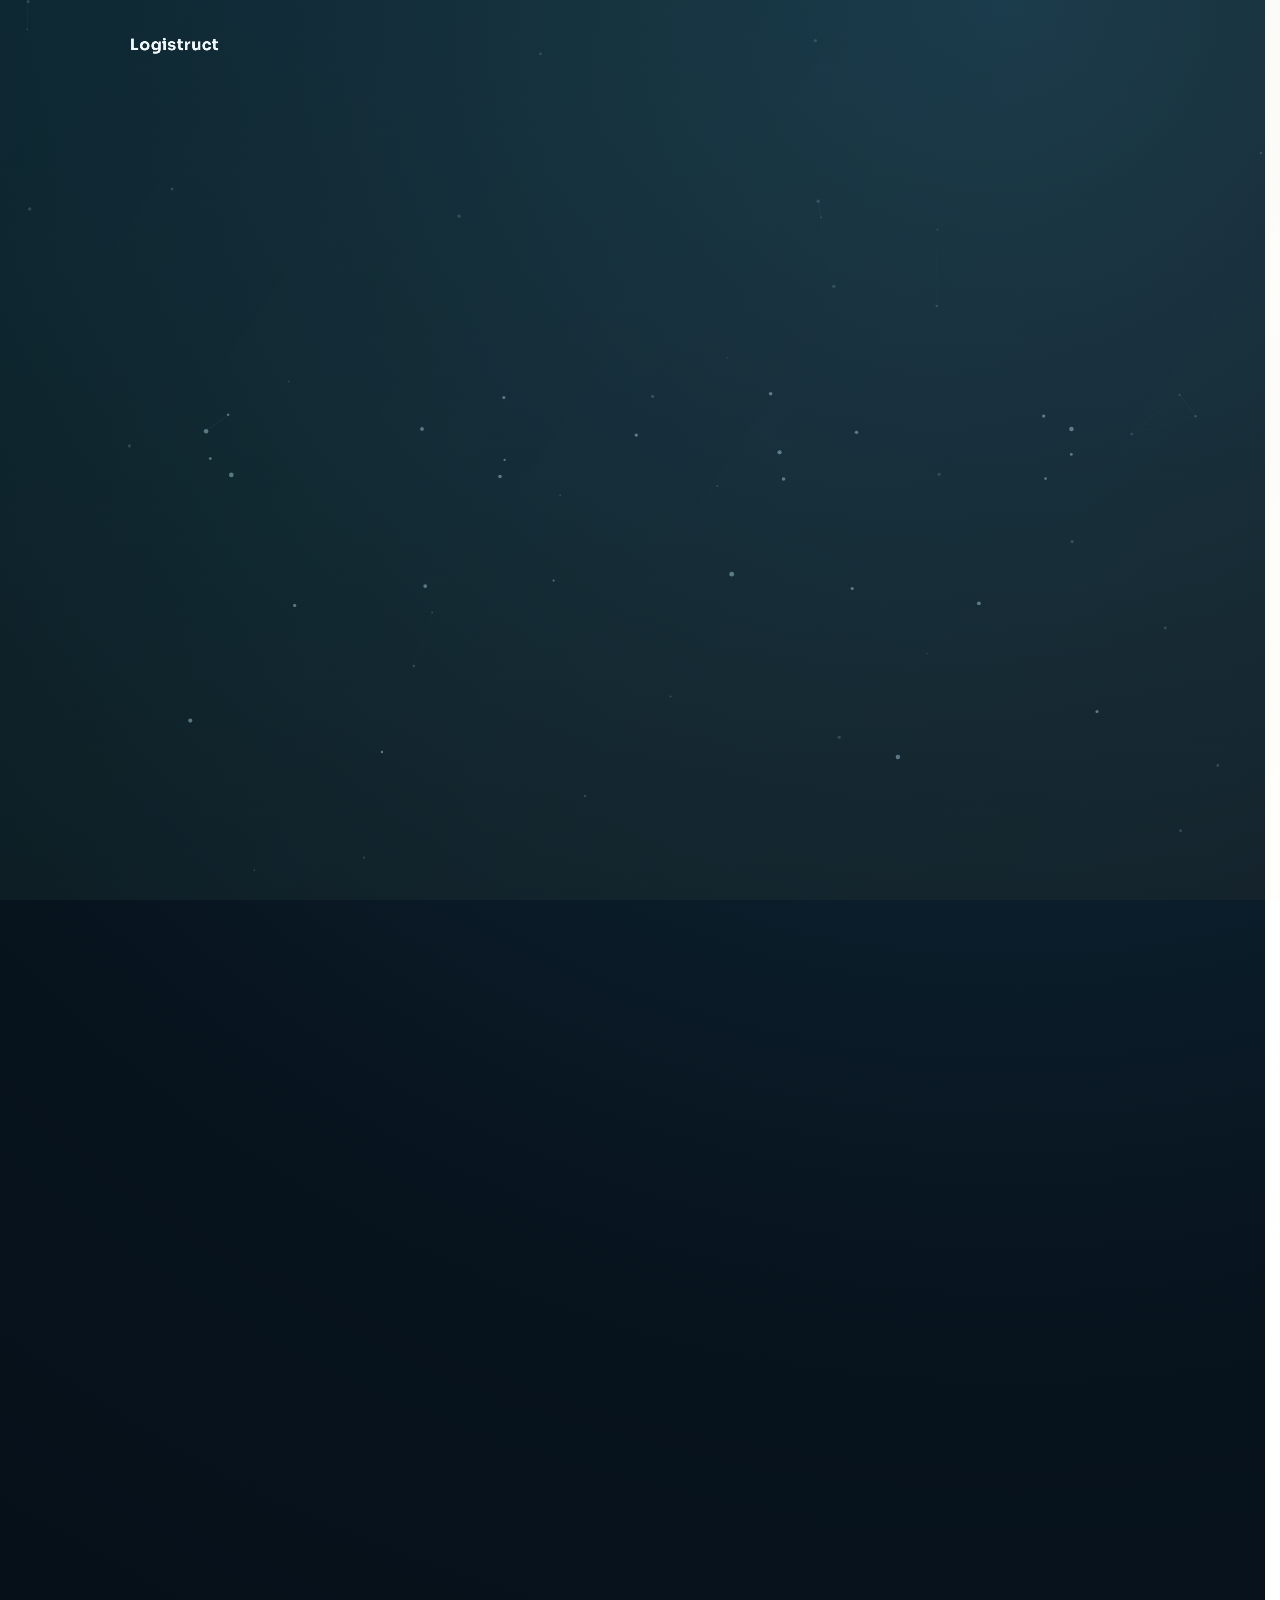
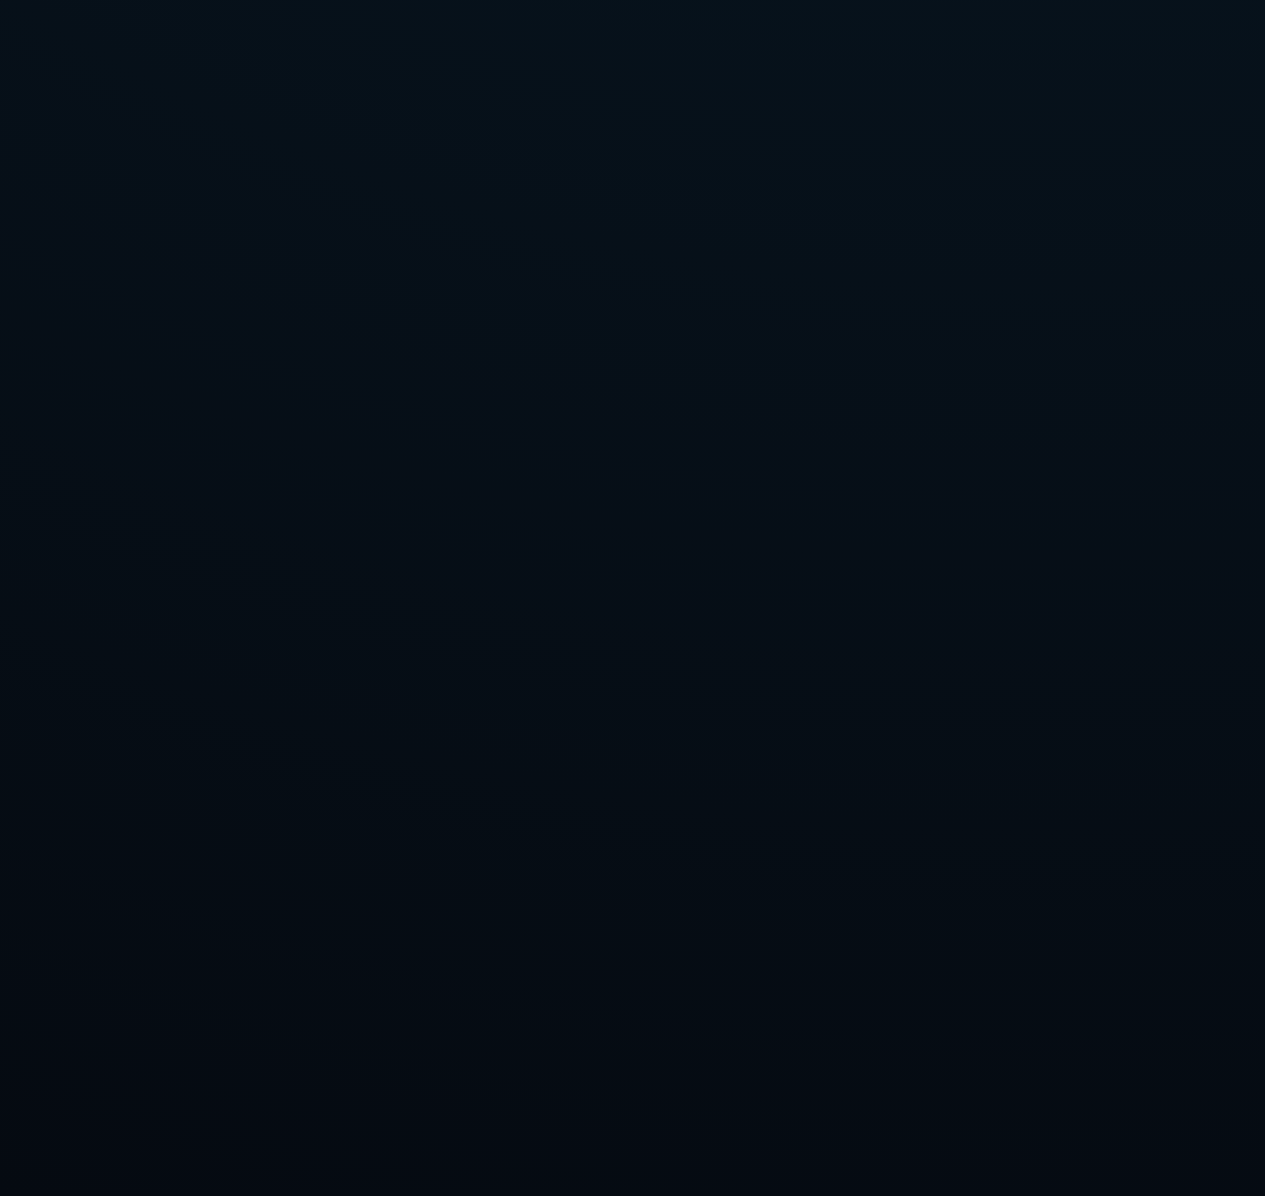
==== commit 33026dfc: "n" ====
--- a/index.html
+++ b/index.html
@@ -16,7 +16,7 @@
     />
     <link rel="stylesheet" href="assets/styles.css" />
   </head>
-  <body>
+  <body data-intro-phase="idle">
     <canvas id="bg-canvas" aria-hidden="true"></canvas>
     <div class="noise-layer" aria-hidden="true"></div>
 
--- a/assets/styles.css
+++ b/assets/styles.css
@@ -71,6 +71,10 @@
   padding: 0;
 }
 
+html {
+  scrollbar-gutter: stable;
+}
+
 body {
   color: var(--text);
   background: radial-gradient(
@@ -106,6 +110,174 @@
   opacity: var(--bg-grid-opacity);
   pointer-events: none;
   animation: drift-grid 18s linear infinite;
+}
+
+body.is-intro-scroll-lock {
+  overflow: hidden;
+}
+
+body[data-intro-phase="idle"] .site-header,
+body[data-intro-phase="reduced"] .site-header {
+  opacity: 0;
+  transform: translate3d(0, 0, 0);
+  pointer-events: none;
+}
+
+body[data-intro-phase="hold"] .site-header,
+body[data-intro-phase="move"] .site-header {
+  opacity: 1;
+  transform: translate3d(0, 0, 0);
+  pointer-events: none;
+  border-color: transparent;
+  background: transparent;
+  backdrop-filter: none;
+}
+
+body[data-intro-phase="nav"] .site-header,
+body[data-intro-phase="reveal"] .site-header,
+body[data-intro-phase="done"] .site-header,
+body[data-intro-phase="skip"] .site-header {
+  opacity: 1;
+  transform: translate3d(0, 0, 0);
+  pointer-events: auto;
+  border-color: var(--line);
+  background: var(--header-bg);
+  backdrop-filter: blur(10px);
+}
+
+body[data-intro-phase="idle"] .main-nav,
+body[data-intro-phase="hold"] .main-nav,
+body[data-intro-phase="move"] .main-nav,
+body[data-intro-phase="reduced"] .main-nav {
+  opacity: 0;
+  transform: scaleX(0);
+  pointer-events: none;
+}
+
+body[data-intro-phase="reveal"] .main-nav,
+body[data-intro-phase="nav"] .main-nav,
+body[data-intro-phase="done"] .main-nav,
+body[data-intro-phase="skip"] .main-nav {
+  opacity: 1;
+  transform: scaleX(1);
+  pointer-events: auto;
+}
+
+body.is-intro-mobile-nav-skip[data-intro-phase="move"] .main-nav,
+body.is-intro-mobile-nav-skip[data-intro-phase="nav"] .main-nav,
+body.is-intro-mobile-nav-skip[data-intro-phase="reveal"] .main-nav,
+body.is-intro-mobile-nav-skip[data-intro-phase="done"] .main-nav {
+  transition-duration: 1ms;
+}
+
+body[data-intro-phase="idle"] .brand-text,
+body[data-intro-phase="reduced"] .brand-text {
+  opacity: 0;
+}
+
+body[data-intro-phase="hold"] .brand-text,
+body[data-intro-phase="move"] .brand-text,
+body[data-intro-phase="nav"] .brand-text,
+body[data-intro-phase="reveal"] .brand-text,
+body[data-intro-phase="done"] .brand-text,
+body[data-intro-phase="skip"] .brand-text {
+  opacity: 1;
+}
+
+body[data-intro-phase="idle"] .brand-mark,
+body[data-intro-phase="hold"] .brand-mark,
+body[data-intro-phase="move"] .brand-mark,
+body[data-intro-phase="nav"] .brand-mark,
+body[data-intro-phase="reduced"] .brand-mark {
+  opacity: 0;
+  transform: translate3d(0, -6px, 0);
+}
+
+body[data-intro-phase="reveal"] .brand-mark,
+body[data-intro-phase="done"] .brand-mark,
+body[data-intro-phase="skip"] .brand-mark {
+  opacity: 1;
+  transform: translate3d(0, 0, 0);
+}
+
+body[data-intro-phase="idle"] main,
+body[data-intro-phase="hold"] main,
+body[data-intro-phase="move"] main,
+body[data-intro-phase="nav"] main,
+body[data-intro-phase="reveal"] main,
+body[data-intro-phase="reduced"] main,
+body[data-intro-phase="idle"] .site-footer,
+body[data-intro-phase="hold"] .site-footer,
+body[data-intro-phase="move"] .site-footer,
+body[data-intro-phase="nav"] .site-footer,
+body[data-intro-phase="reveal"] .site-footer,
+body[data-intro-phase="reduced"] .site-footer {
+  opacity: 0;
+  transform: translate3d(0, 18px, 0);
+  pointer-events: none;
+}
+
+body[data-intro-phase="reveal"].is-intro-content-reveal main,
+body[data-intro-phase="reveal"].is-intro-content-reveal .site-footer,
+body[data-intro-phase="done"] main,
+body[data-intro-phase="skip"] main,
+body[data-intro-phase="done"] .site-footer,
+body[data-intro-phase="skip"] .site-footer {
+  opacity: 1;
+  transform: translate3d(0, 0, 0);
+  pointer-events: auto;
+}
+
+body[data-intro-phase="idle"] main > .section,
+body[data-intro-phase="hold"] main > .section,
+body[data-intro-phase="move"] main > .section,
+body[data-intro-phase="nav"] main > .section,
+body[data-intro-phase="reveal"] main > .section,
+body[data-intro-phase="reduced"] main > .section {
+  opacity: 0;
+  transform: translate3d(0, 24px, 0);
+}
+
+body[data-intro-phase="reveal"].is-intro-content-reveal main > .section,
+body[data-intro-phase="done"] main > .section,
+body[data-intro-phase="skip"] main > .section {
+  opacity: 1;
+  transform: translate3d(0, 0, 0);
+}
+
+body[data-intro-phase="reveal"].is-intro-content-reveal main > .section:nth-child(1) {
+  transition-delay: 40ms;
+}
+
+body[data-intro-phase="reveal"].is-intro-content-reveal main > .section:nth-child(2) {
+  transition-delay: 140ms;
+}
+
+body[data-intro-phase="reveal"].is-intro-content-reveal main > .section:nth-child(3) {
+  transition-delay: 240ms;
+}
+
+body[data-intro-phase="reveal"].is-intro-content-reveal main > .section:nth-child(4) {
+  transition-delay: 340ms;
+}
+
+body[data-intro-phase="reveal"].is-intro-content-reveal main > .section:nth-child(5) {
+  transition-delay: 440ms;
+}
+
+body[data-intro-phase="reveal"].is-intro-content-reveal main > .section:nth-child(6) {
+  transition-delay: 540ms;
+}
+
+body[data-intro-phase="skip"] .site-header,
+body[data-intro-phase="skip"] main,
+body[data-intro-phase="skip"] .site-footer,
+body[data-intro-phase="skip"] .brand-text,
+body[data-intro-phase="skip"] .brand-mark,
+body[data-intro-phase="skip"] .main-nav,
+body[data-intro-phase="skip"] main > .section {
+  transition-duration: 1ms;
+  transition-delay: 0ms;
 }
 
 body.is-bg-test {
@@ -411,6 +583,12 @@
   justify-content: space-between;
   align-items: center;
   gap: 1rem;
+  transition:
+    opacity 460ms ease,
+    transform 720ms cubic-bezier(0.22, 0.61, 0.36, 1),
+    border-color 420ms ease,
+    background-color 420ms ease;
+  will-change: opacity, transform, border-color, background-color;
 }
 
 .brand {
@@ -426,11 +604,15 @@
   font-size: 0.85rem;
   letter-spacing: 0.08em;
   color: var(--accent);
+  transition: opacity 320ms ease, transform 420ms cubic-bezier(0.22, 0.61, 0.36, 1);
+  will-change: opacity, transform;
 }
 
 .brand-text {
+  display: inline-block;
   font-weight: 700;
   letter-spacing: 0.02em;
+  transform-origin: center center;
 }
 
 .main-nav {
@@ -438,6 +620,9 @@
   flex-wrap: wrap;
   justify-content: flex-end;
   gap: 0.85rem;
+  transform-origin: left center;
+  transition: transform 860ms cubic-bezier(0.2, 0.7, 0.2, 1), opacity 420ms ease;
+  will-change: transform, opacity;
 }
 
 .main-nav a {
@@ -463,6 +648,8 @@
   gap: 2rem;
   position: relative;
   z-index: 2;
+  transition: opacity 520ms ease, transform 720ms cubic-bezier(0.22, 0.61, 0.36, 1);
+  will-change: opacity, transform;
 }
 
 .section {
@@ -479,6 +666,11 @@
   backdrop-filter: blur(2px);
 }
 
+main > .section {
+  transition: opacity 560ms ease, transform 760ms cubic-bezier(0.2, 0.7, 0.2, 1);
+  will-change: opacity, transform;
+}
+
 .hero-section {
   display: grid;
   grid-template-columns: 1.25fr 0.75fr;
@@ -775,6 +967,8 @@
   flex-wrap: wrap;
   gap: 0.6rem;
   font-size: 0.86rem;
+  transition: opacity 520ms ease, transform 720ms cubic-bezier(0.22, 0.61, 0.36, 1);
+  will-change: opacity, transform;
 }
 
 @keyframes pulse {
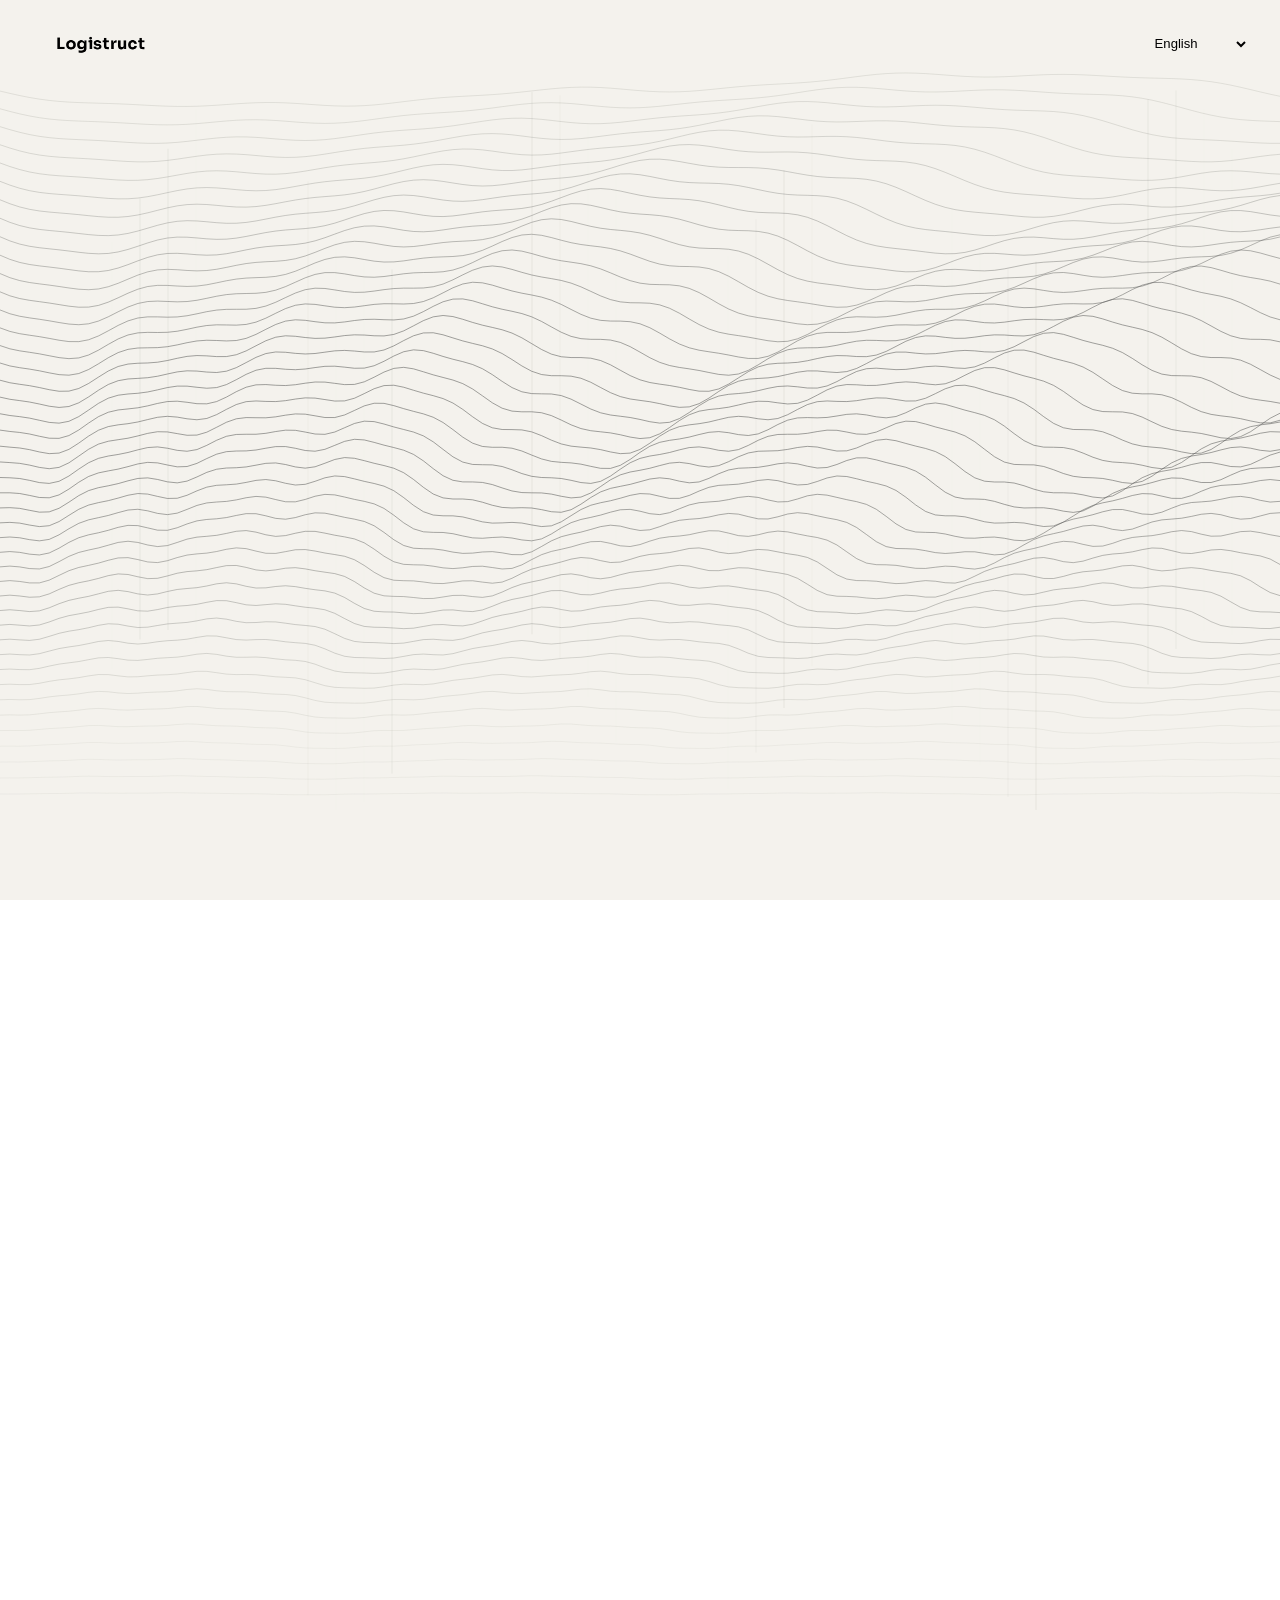
==== commit ffa26b89: "5445" ====
--- a/index.html
+++ b/index.html
@@ -3,9 +3,10 @@
   <head>
     <meta charset="UTF-8" />
     <meta name="viewport" content="width=device-width, initial-scale=1.0" />
-    <title>Logistruct | Project Engineering Organization</title>
+    <title data-i18n="site.title">Logistruct | Project Engineering Organization</title>
     <meta
       name="description"
+      data-i18n-content="site.description"
       content="Logistruct designs and delivers complex logistics projects with engineering precision, visual clarity, and measurable outcomes."
     />
     <link rel="preconnect" href="https://fonts.googleapis.com" />
@@ -25,90 +26,105 @@
         <span class="brand-mark">L/S</span>
         <span class="brand-text">Logistruct</span>
       </a>
-      <nav class="main-nav" aria-label="Main Navigation">
-        <a href="#projects">Projects</a>
-        <a href="#map">Map</a>
-        <a href="#team">Team</a>
-        <a href="#approach">Approach</a>
-        <a href="#contact">Contact</a>
-      </nav>
+      <div class="header-controls">
+        <nav class="main-nav" aria-label="Main Navigation" data-i18n-aria-label="nav.aria.main">
+          <a href="#projects" data-i18n="nav.projects">Projects</a>
+          <a href="#map" data-i18n="nav.map">Map</a>
+          <a href="#team" data-i18n="nav.team">Team</a>
+          <a href="#approach" data-i18n="nav.approach">Approach</a>
+          <a href="#contact" data-i18n="nav.contact">Contact</a>
+        </nav>
+        <div class="lang-switcher">
+          <label class="sr-only" for="lang-switcher" data-i18n="lang.label">Language</label>
+          <select
+            id="lang-switcher"
+            name="lang"
+            aria-label="Select language"
+            data-i18n-aria-label="lang.select_aria"
+          >
+            <option value="en">English</option>
+            <option value="uk">Українська</option>
+            <option value="pl">Polski</option>
+            <option value="nl">Nederlands</option>
+            <option value="ja">日本語</option>
+          </select>
+        </div>
+      </div>
     </header>
 
     <main>
       <section id="hero" class="section hero-section">
         <div class="hero-copy">
-          <p class="eyebrow">Project Engineering Organization</p>
-          <h1>
-            We shape
-            <span class="highlight">logistics systems</span>
-            that perform under pressure.
+          <p class="eyebrow" data-i18n="hero.eyebrow">Project Engineering Organization</p>
+          <h1 data-i18n-html="hero.heading_html">
+            We shape <span class="highlight">logistics systems</span> that perform under pressure.
           </h1>
-          <p class="lede">
+          <p class="lede" data-i18n="hero.lede">
             Premium planning, real-world execution, and data-driven decisions
             for complex industrial and infrastructure projects.
           </p>
           <div class="hero-actions">
-            <a class="btn btn-primary" href="#projects">View Projects</a>
-            <a class="btn btn-ghost" href="#contact">Start a Conversation</a>
+            <a class="btn btn-primary" href="#projects" data-i18n="hero.cta.projects">View Projects</a>
+            <a class="btn btn-ghost" href="#contact" data-i18n="hero.cta.contact">Start a Conversation</a>
           </div>
         </div>
 
-        <div class="hero-metrics" aria-label="Performance Snapshot">
+        <div class="hero-metrics" aria-label="Performance Snapshot" data-i18n-aria-label="hero.metrics.aria">
           <article>
             <p class="metric-value" data-count="32">32</p>
-            <p class="metric-label">Delivered Programs</p>
+            <p class="metric-label" data-i18n="hero.metrics.delivered">Delivered Programs</p>
           </article>
           <article>
             <p class="metric-value" data-count="14">14</p>
-            <p class="metric-label">Regions Coordinated</p>
+            <p class="metric-label" data-i18n="hero.metrics.regions">Regions Coordinated</p>
           </article>
           <article>
             <p class="metric-value" data-count="96">96</p>
-            <p class="metric-label">On-time Milestones %</p>
+            <p class="metric-label" data-i18n="hero.metrics.ontime">On-time Milestones %</p>
           </article>
         </div>
       </section>
 
       <section id="projects" class="section">
         <div class="section-head">
-          <p class="eyebrow">Selected Work</p>
-          <h2>Projects</h2>
+          <p class="eyebrow" data-i18n="projects.eyebrow">Selected Work</p>
+          <h2 data-i18n="projects.title">Projects</h2>
         </div>
         <div class="project-grid">
           <article class="project-card is-active" data-project="steel-hub" tabindex="0">
-            <p class="project-tag">Industrial</p>
-            <h3>Dnipro Steel Hub Rebuild</h3>
-            <p>
+            <p class="project-tag" data-i18n="projects.cards.steel.tag">Industrial</p>
+            <h3 data-i18n="projects.cards.steel.title">Dnipro Steel Hub Rebuild</h3>
+            <p data-i18n="projects.cards.steel.summary">
               Reconfigured inbound and outbound flows with staged construction
               phasing and zero downtime transfer windows.
             </p>
-            <p class="project-meta">Dnipro Region • Completed</p>
+            <p class="project-meta" data-i18n="projects.cards.steel.meta">Dnipro Region • Completed</p>
           </article>
           <article class="project-card" data-project="river-terminal" tabindex="0">
-            <p class="project-tag">Infrastructure</p>
-            <h3>South River Terminal Upgrade</h3>
-            <p>
+            <p class="project-tag" data-i18n="projects.cards.river.tag">Infrastructure</p>
+            <h3 data-i18n="projects.cards.river.title">South River Terminal Upgrade</h3>
+            <p data-i18n="projects.cards.river.summary">
               Introduced dynamic berth scheduling and resilient warehouse
               geometry for seasonal volume surges.
             </p>
-            <p class="project-meta">Odesa Region • Active</p>
+            <p class="project-meta" data-i18n="projects.cards.river.meta">Odesa Region • Active</p>
           </article>
           <article class="project-card" data-project="grain-corridor" tabindex="0">
-            <p class="project-tag">Supply Chain</p>
-            <h3>Eastern Grain Corridor</h3>
-            <p>
+            <p class="project-tag" data-i18n="projects.cards.grain.tag">Supply Chain</p>
+            <h3 data-i18n="projects.cards.grain.title">Eastern Grain Corridor</h3>
+            <p data-i18n="projects.cards.grain.summary">
               Built a multi-node handoff model linking rail, storage, and road
               dispatch with improved buffer stability.
             </p>
-            <p class="project-meta">Kharkiv Region • Active</p>
+            <p class="project-meta" data-i18n="projects.cards.grain.meta">Kharkiv Region • Active</p>
           </article>
         </div>
       </section>
 
       <section id="map" class="section">
         <div class="section-head">
-          <p class="eyebrow">Geography Narrative</p>
-          <h2>Story Map</h2>
+          <p class="eyebrow" data-i18n="map.eyebrow">Geography Narrative</p>
+          <h2 data-i18n="map.title">Story Map</h2>
         </div>
         <div class="map-shell">
           <svg
@@ -116,6 +132,7 @@
             viewBox="0 0 860 420"
             role="img"
             aria-label="Project map showing active delivery corridors"
+            data-i18n-aria-label="map.aria"
           >
             <defs>
               <linearGradient id="route-gradient" x1="0" x2="1" y1="0" y2="1">
@@ -150,17 +167,17 @@
               <g class="node is-active" data-project="steel-hub" transform="translate(245 240)">
                 <circle class="pulse" r="18"></circle>
                 <circle class="core" r="6"></circle>
-                <text x="18" y="-12">Dnipro Steel Hub</text>
+                <text x="18" y="-12" data-i18n="map.nodes.steel">Dnipro Steel Hub</text>
               </g>
               <g class="node" data-project="river-terminal" transform="translate(530 250)">
                 <circle class="pulse" r="18"></circle>
                 <circle class="core" r="6"></circle>
-                <text x="18" y="-12">South River Terminal</text>
+                <text x="18" y="-12" data-i18n="map.nodes.river">South River Terminal</text>
               </g>
               <g class="node" data-project="grain-corridor" transform="translate(705 166)">
                 <circle class="pulse" r="18"></circle>
                 <circle class="core" r="6"></circle>
-                <text x="18" y="-12">Eastern Grain Corridor</text>
+                <text x="18" y="-12" data-i18n="map.nodes.grain">Eastern Grain Corridor</text>
               </g>
             </g>
           </svg>
@@ -169,54 +186,54 @@
 
       <section id="team" class="section">
         <div class="section-head">
-          <p class="eyebrow">People</p>
-          <h2>Team</h2>
+          <p class="eyebrow" data-i18n="team.eyebrow">People</p>
+          <h2 data-i18n="team.title">Team</h2>
         </div>
         <div class="team-grid">
           <article>
             <h3>Olha Koval</h3>
-            <p class="role">Lead Systems Architect</p>
-            <p>Designs resilient logistics topology for phased infrastructure delivery.</p>
+            <p class="role" data-i18n="team.members.olha.role">Lead Systems Architect</p>
+            <p data-i18n="team.members.olha.bio">Designs resilient logistics topology for phased infrastructure delivery.</p>
           </article>
           <article>
             <h3>Dmytro Honchar</h3>
-            <p class="role">Construction Program Lead</p>
-            <p>Coordinates multi-contractor execution with high-risk dependency control.</p>
+            <p class="role" data-i18n="team.members.dmytro.role">Construction Program Lead</p>
+            <p data-i18n="team.members.dmytro.bio">Coordinates multi-contractor execution with high-risk dependency control.</p>
           </article>
           <article>
             <h3>Iryna Melnyk</h3>
-            <p class="role">Data and Operations Analyst</p>
-            <p>Builds planning models that connect forecast variance to field decisions.</p>
+            <p class="role" data-i18n="team.members.iryna.role">Data and Operations Analyst</p>
+            <p data-i18n="team.members.iryna.bio">Builds planning models that connect forecast variance to field decisions.</p>
           </article>
         </div>
       </section>
 
       <section id="approach" class="section">
         <div class="section-head">
-          <p class="eyebrow">Method</p>
-          <h2>Approach</h2>
+          <p class="eyebrow" data-i18n="approach.eyebrow">Method</p>
+          <h2 data-i18n="approach.title">Approach</h2>
         </div>
         <ol class="approach-list">
           <li>
-            <h3>Context Mapping</h3>
-            <p>We model constraints, bottlenecks, and operational priorities before design starts.</p>
+            <h3 data-i18n="approach.items.context.title">Context Mapping</h3>
+            <p data-i18n="approach.items.context.body">We model constraints, bottlenecks, and operational priorities before design starts.</p>
           </li>
           <li>
-            <h3>Parametric Design</h3>
-            <p>Layouts and capacities are tuned through variable-driven iterations and stress tests.</p>
+            <h3 data-i18n="approach.items.parametric.title">Parametric Design</h3>
+            <p data-i18n="approach.items.parametric.body">Layouts and capacities are tuned through variable-driven iterations and stress tests.</p>
           </li>
           <li>
-            <h3>Execution Control</h3>
-            <p>Field sequencing and supplier windows are synchronized with measurable checkpoints.</p>
+            <h3 data-i18n="approach.items.execution.title">Execution Control</h3>
+            <p data-i18n="approach.items.execution.body">Field sequencing and supplier windows are synchronized with measurable checkpoints.</p>
           </li>
         </ol>
       </section>
 
       <section id="contact" class="section contact-section">
         <div>
-          <p class="eyebrow">Contact</p>
-          <h2>Let’s scope your next program.</h2>
-          <p>
+          <p class="eyebrow" data-i18n="contact.eyebrow">Contact</p>
+          <h2 data-i18n="contact.title">Let’s scope your next program.</h2>
+          <p data-i18n="contact.body">
             Send your project context and current constraints. We will return a
             focused response with milestones, risks, and decision options.
           </p>
@@ -228,7 +245,7 @@
     </main>
 
     <footer class="site-footer">
-      <p>Logistruct • Engineering precision for logistics systems.</p>
+      <p data-i18n="footer.tagline">Logistruct • Engineering precision for logistics systems.</p>
       <p>&copy; <span id="year"></span> Logistruct.</p>
     </footer>
 
--- a/assets/styles.css
+++ b/assets/styles.css
@@ -1,4 +1,4 @@
-:root {
+C:root {
   --bg: #07131d;
   --bg-soft: #0f2230;
   --bg-radial-start: #143347;
@@ -591,6 +591,12 @@
   will-change: opacity, transform, border-color, background-color;
 }
 
+.header-controls {
+  display: inline-flex;
+  align-items: center;
+  gap: 0.65rem;
+}
+
 .brand {
   text-decoration: none;
   color: inherit;
@@ -639,6 +645,39 @@
   color: var(--text);
   background: var(--nav-hover-bg);
   outline: none;
+}
+
+.lang-switcher {
+  display: inline-flex;
+  align-items: center;
+}
+
+.lang-switcher select {
+  border: 1px solid var(--line);
+  border-radius: 999px;
+  background: var(--surface);
+  color: var(--text);
+  padding: 0.3rem 0.65rem;
+  font-size: 0.82rem;
+  line-height: 1.2;
+  cursor: pointer;
+}
+
+.lang-switcher select:focus-visible {
+  outline: 2px solid var(--accent-warm);
+  outline-offset: 1px;
+}
+
+.sr-only {
+  position: absolute;
+  width: 1px;
+  height: 1px;
+  padding: 0;
+  margin: -1px;
+  overflow: hidden;
+  clip: rect(0, 0, 0, 0);
+  white-space: nowrap;
+  border: 0;
 }
 
 main {
@@ -840,6 +879,7 @@
   width: 100%;
   height: auto;
   display: block;
+  filter: invert(0.9) hue-rotate(168deg) saturate(1.15) brightness(1.06);
 }
 
 .map-bg {
@@ -1013,6 +1053,10 @@
 }
 
 @media (max-width: 760px) {
+  .header-controls {
+    margin-left: auto;
+  }
+
   .main-nav {
     display: none;
   }
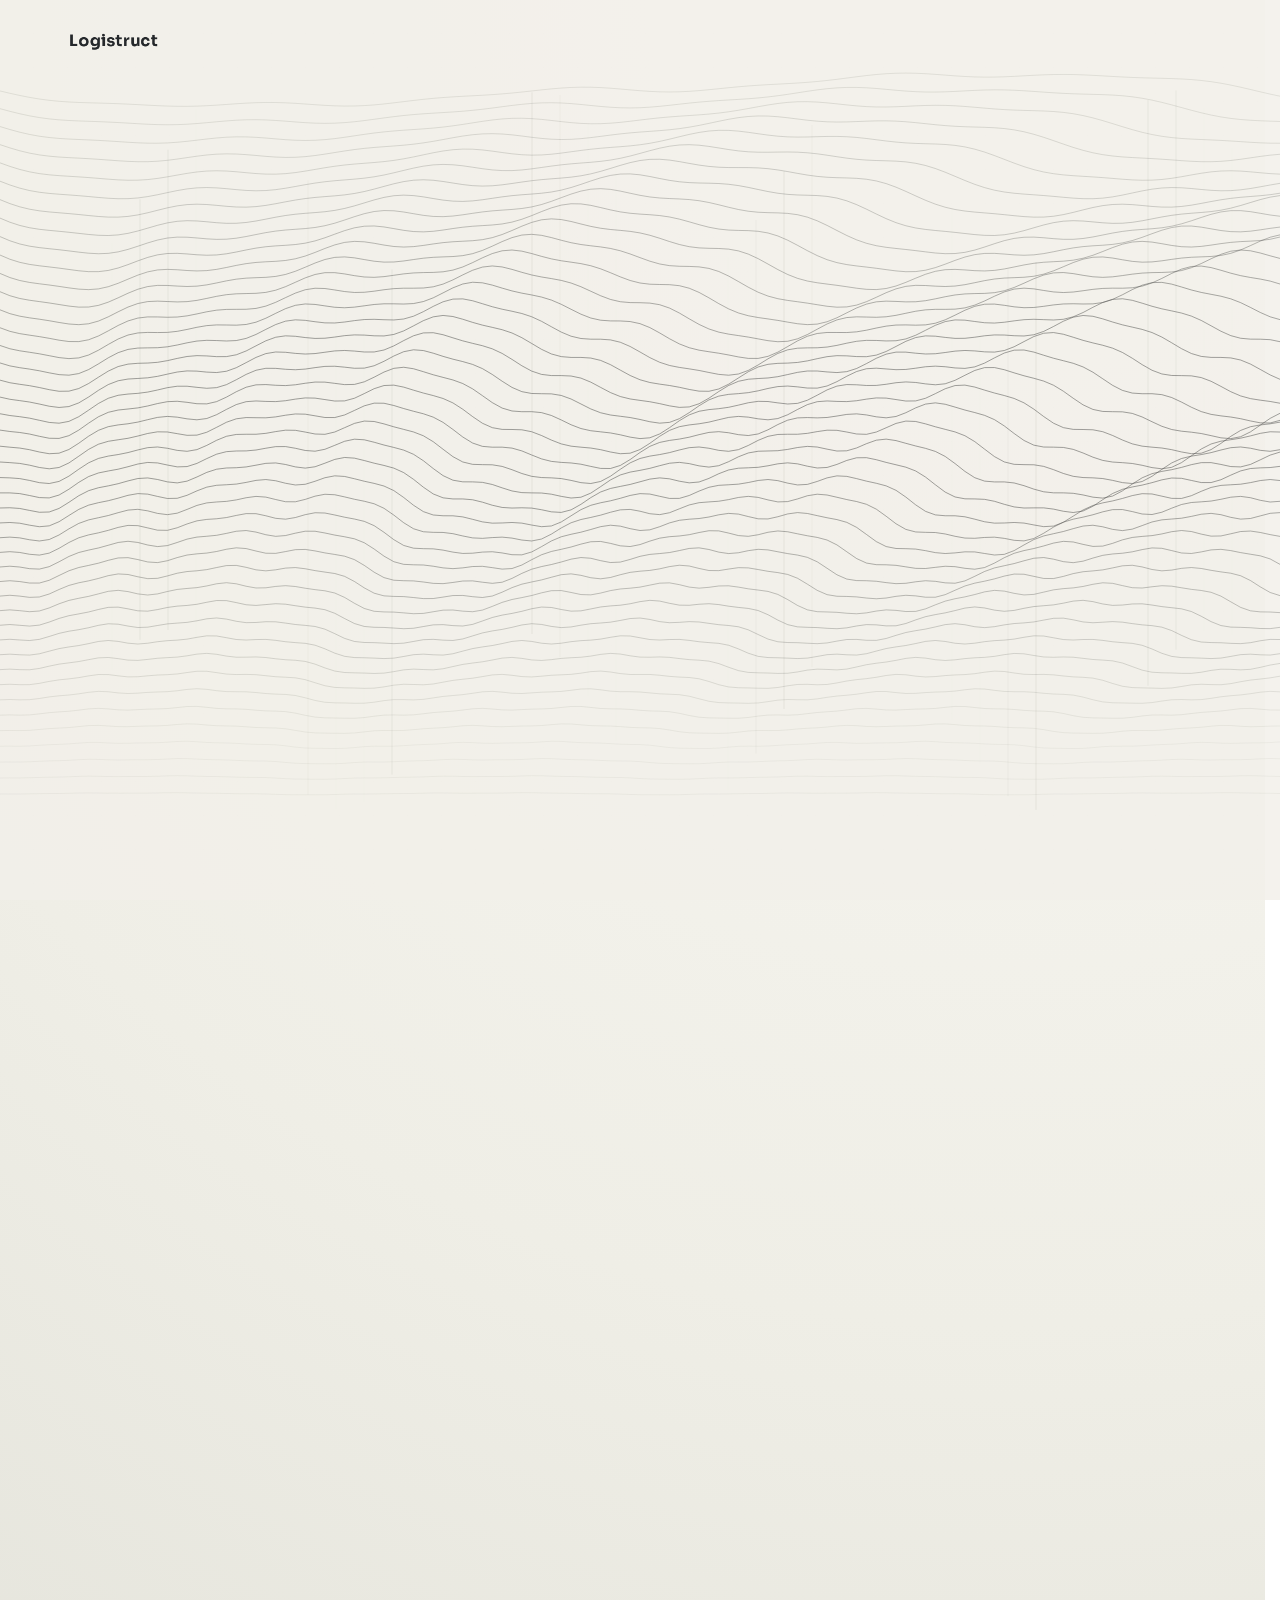
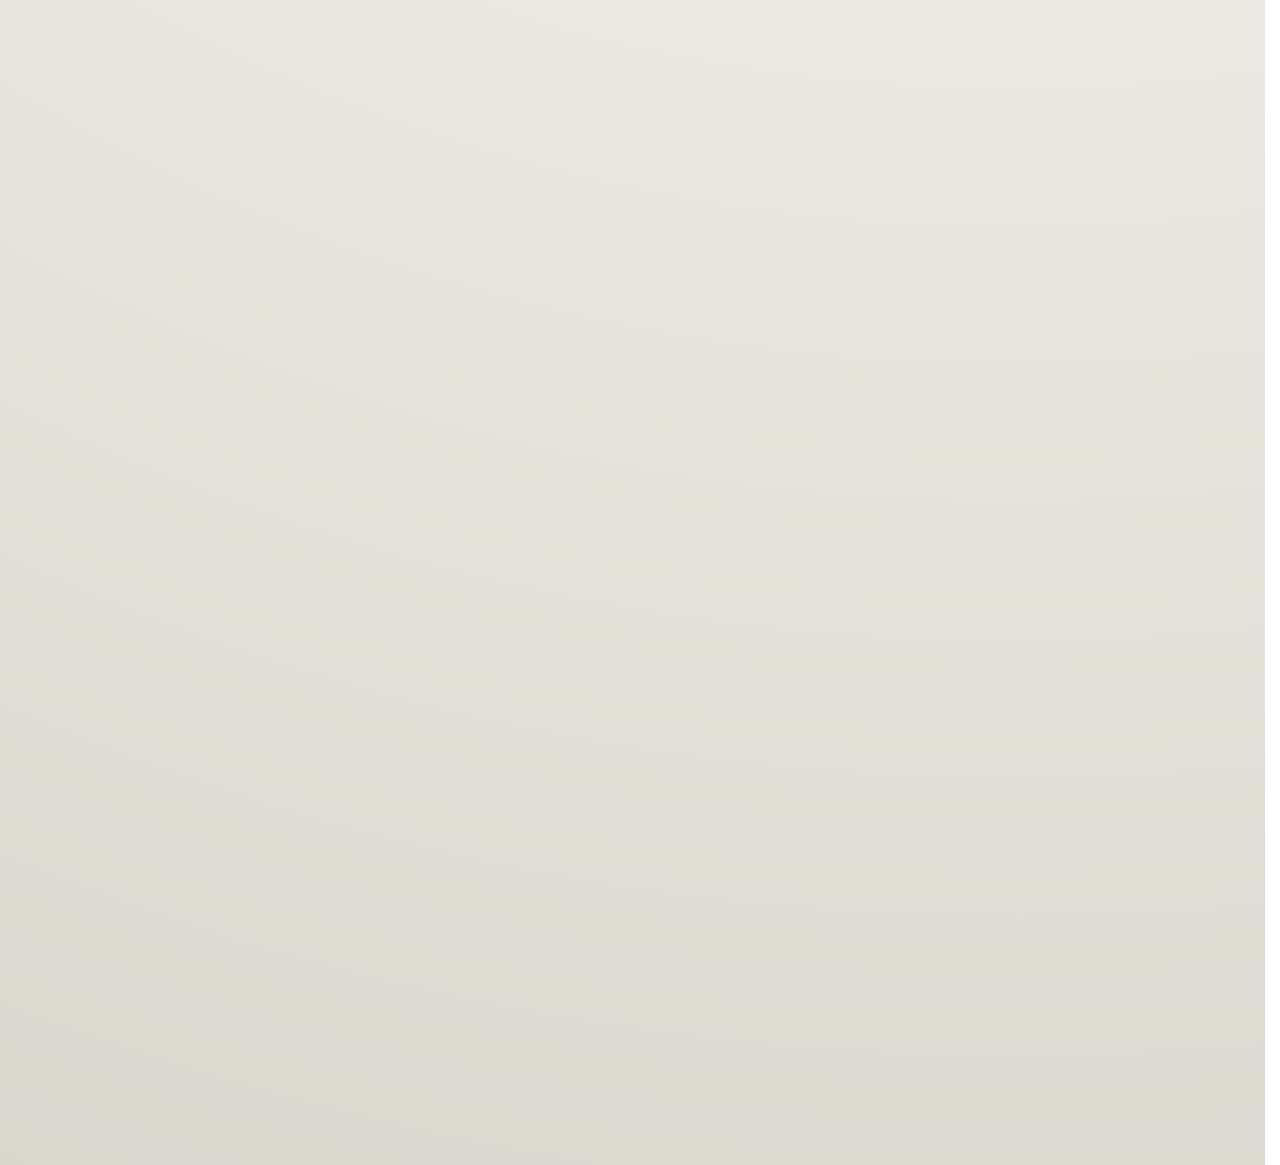
==== commit c7757acb: "1214" ====
--- a/index.html
+++ b/index.html
@@ -12,7 +12,7 @@
     <link rel="preconnect" href="https://fonts.googleapis.com" />
     <link rel="preconnect" href="https://fonts.gstatic.com" crossorigin />
     <link
-      href="https://fonts.googleapis.com/css2?family=Sora:wght@300;400;500;600;700;800&family=Space+Mono:wght@400;700&display=swap"
+      href="https://fonts.googleapis.com/css2?family=Sora:wght@300;400;500;600;700;800&family=Space+Mono:wght@400;700&family=IBM+Plex+Mono:wght@400;500&display=swap"
       rel="stylesheet"
     />
     <link rel="stylesheet" href="assets/styles.css" />
@@ -22,6 +22,7 @@
     <div class="noise-layer" aria-hidden="true"></div>
 
     <header class="site-header">
+      <div class="site-header-shell" aria-hidden="true"></div>
       <a href="#hero" class="brand">
         <span class="brand-mark">L/S</span>
         <span class="brand-text">Logistruct</span>
--- a/assets/styles.css
+++ b/assets/styles.css
@@ -1,62 +1,66 @@
-C:root {
-  --bg: #07131d;
-  --bg-soft: #0f2230;
-  --bg-radial-start: #143347;
-  --bg-radial-end: #050a11;
-  --surface: rgba(15, 34, 48, 0.72);
-  --surface-strong: rgba(12, 28, 39, 0.9);
-  --line: rgba(125, 176, 198, 0.24);
-  --text: #f0f7fb;
-  --text-dim: #adbfca;
-  --accent: #2bd2bb;
-  --accent-warm: #ffcf66;
-  --danger: #ff7d69;
+:root {
+  --bg: #efeee6;
+  --bg-soft: #e6e4db;
+  --bg-radial-start: #faf9f5;
+  --bg-radial-end: #d8d8cf;
+  --surface: rgba(255, 255, 255, 0.04);
+  --surface-strong: rgba(255, 255, 255, 0.08);
+  --line: rgba(37, 40, 43, 0.14);
+  --text: #25282b;
+  --text-dim: #555a60;
+  --accent: #25282b;
+  --accent-warm: #c7a054;
+  --danger: #b96255;
   --radius: 18px;
-  --shadow: 0 16px 40px rgba(0, 0, 0, 0.34);
+  --shadow: 0 0 0 rgba(0, 0, 0, 0);
   --max-width: 1120px;
-  --bg-grid-rgb: 255 255 255;
-  --bg-grid-opacity: 0.46;
+  --menu-shell-collapsed-width: clamp(11rem, 18vw, 15rem);
+  --menu-shell-reveal-ms: 180ms;
+  --menu-nav-delay-ms: 120ms;
+  --menu-lang-delay-ms: 260ms;
+  --bg-grid-rgb: 44 48 51;
+  --bg-grid-opacity: 0.18;
   --bg-grid-size: 34px;
-  --control-panel-border: rgba(125, 176, 198, 0.35);
-  --control-panel-bg: rgba(5, 15, 24, 0.82);
-  --control-panel-shadow: 0 10px 26px rgba(0, 0, 0, 0.4);
-  --control-btn-border: rgba(125, 176, 198, 0.45);
-  --control-btn-bg: rgba(14, 35, 47, 0.85);
-  --control-tab-border: rgba(125, 176, 198, 0.4);
-  --control-tab-bg: rgba(11, 28, 40, 0.9);
-  --theme-tab-active-bg: rgba(255, 207, 102, 0.16);
-  --theme-tab-active-border: rgba(255, 207, 102, 0.44);
-  --bg-test-tab-active-bg: rgba(43, 210, 187, 0.18);
-  --bg-test-tab-active-border: rgba(43, 210, 187, 0.5);
-  --control-input-border: rgba(125, 176, 198, 0.45);
-  --control-input-bg: rgba(16, 37, 49, 0.7);
-  --header-bg: rgba(7, 19, 29, 0.68);
-  --nav-hover-bg: rgba(43, 210, 187, 0.14);
-  --section-gradient-start: rgba(15, 30, 43, 0.9);
-  --section-gradient-mid: rgba(9, 22, 33, 0.84);
-  --section-gradient-end: rgba(7, 17, 25, 0.89);
-  --btn-primary-mid: #50e6cb;
-  --btn-primary-end: #67ffe8;
-  --btn-primary-text: #03201f;
-  --btn-primary-shadow: 0 8px 30px rgba(43, 210, 187, 0.35);
-  --btn-ghost-border: rgba(255, 255, 255, 0.22);
-  --btn-ghost-bg: rgba(255, 255, 255, 0.03);
-  --card-active-border: rgba(255, 207, 102, 0.72);
-  --map-shell-bg: rgba(4, 13, 20, 0.5);
-  --map-bg-fill: rgba(8, 20, 30, 0.88);
-  --map-region-fill: rgba(13, 41, 56, 0.6);
-  --map-region-stroke: rgba(95, 157, 187, 0.35);
-  --map-node-pulse-fill: rgba(43, 210, 187, 0.12);
-  --map-node-pulse-stroke: rgba(43, 210, 187, 0.35);
-  --route-gradient-start: #2bd2bb;
-  --route-gradient-end: #ffcf66;
-  --canvas-bound-point: #b8e7f4;
-  --canvas-free-point: #93c1d3;
-  --canvas-topology-link: #65b9d2;
-  --canvas-free-link: #7aadc0;
-  --canvas-cross-link: #6aa5ba;
-  --canvas-gradient-start: #2bd2bb;
-  --canvas-gradient-end: #ffcf66;
+  --control-panel-border: rgba(37, 40, 43, 0.18);
+  --control-panel-bg: rgba(255, 255, 255, 0.84);
+  --control-panel-shadow: 0 10px 26px rgba(37, 40, 43, 0.08);
+  --control-btn-border: rgba(37, 40, 43, 0.18);
+  --control-btn-bg: rgba(255, 255, 255, 0.82);
+  --control-tab-border: rgba(37, 40, 43, 0.16);
+  --control-tab-bg: rgba(255, 255, 255, 0.76);
+  --theme-tab-active-bg: rgba(199, 160, 84, 0.12);
+  --theme-tab-active-border: rgba(199, 160, 84, 0.3);
+  --bg-test-tab-active-bg: rgba(37, 40, 43, 0.08);
+  --bg-test-tab-active-border: rgba(37, 40, 43, 0.24);
+  --control-input-border: rgba(37, 40, 43, 0.18);
+  --control-input-bg: rgba(255, 255, 255, 0.88);
+  --header-bg: rgba(255, 255, 255, 0.18);
+  --nav-hover-bg: rgba(37, 40, 43, 0.05);
+  --section-gradient-start: rgba(255, 255, 255, 0.02);
+  --section-gradient-mid: rgba(255, 255, 255, 0.01);
+  --section-gradient-end: rgba(255, 255, 255, 0);
+  --btn-primary-mid: rgba(255, 255, 255, 0.56);
+  --btn-primary-end: rgba(255, 255, 255, 0.36);
+  --btn-primary-text: #25282b;
+  --btn-primary-shadow: 0 0 0 rgba(0, 0, 0, 0);
+  --btn-ghost-border: rgba(37, 40, 43, 0.22);
+  --btn-ghost-bg: rgba(255, 255, 255, 0.14);
+  --card-active-border: rgba(37, 40, 43, 0.2);
+  --map-shell-bg: rgba(255, 255, 255, 0.02);
+  --map-bg-fill: rgba(255, 255, 255, 0.08);
+  --map-region-fill: rgba(37, 40, 43, 0.04);
+  --map-region-stroke: rgba(37, 40, 43, 0.16);
+  --map-node-pulse-fill: rgba(37, 40, 43, 0.05);
+  --map-node-pulse-stroke: rgba(37, 40, 43, 0.16);
+  --route-gradient-start: #4a5458;
+  --route-gradient-end: #c7a054;
+  --canvas-bound-point: #4c5256;
+  --canvas-free-point: #6b7278;
+  --canvas-topology-link: #595f64;
+  --canvas-free-link: #7a8288;
+  --canvas-cross-link: #676e74;
+  --canvas-gradient-start: #4a5458;
+  --canvas-gradient-end: #c7a054;
 }
 
 *,
@@ -83,7 +87,7 @@
     var(--bg) 45%,
     var(--bg-radial-end) 100%
   );
-  font-family: "Sora", "Trebuchet MS", "Segoe UI", sans-serif;
+  font-family: "Segoe UI", "Sora", "Trebuchet MS", sans-serif;
   line-height: 1.55;
   min-height: 100vh;
   overflow-x: hidden;
@@ -116,21 +120,31 @@
   overflow: hidden;
 }
 
+body.is-intro-mobile-nav-skip {
+  --menu-shell-collapsed-width: clamp(9rem, 58vw, 12rem);
+  --menu-shell-reveal-ms: 120ms;
+  --menu-nav-delay-ms: 80ms;
+  --menu-lang-delay-ms: 150ms;
+}
+
 body[data-intro-phase="idle"] .site-header,
-body[data-intro-phase="reduced"] .site-header {
-  opacity: 0;
-  transform: translate3d(0, 0, 0);
-  pointer-events: none;
-}
-
 body[data-intro-phase="hold"] .site-header,
 body[data-intro-phase="move"] .site-header {
   opacity: 1;
   transform: translate3d(0, 0, 0);
   pointer-events: none;
-  border-color: transparent;
-  background: transparent;
+  overflow: visible;
   backdrop-filter: none;
+  -webkit-backdrop-filter: none;
+}
+
+body[data-intro-phase="reduced"] .site-header {
+  opacity: 0;
+  transform: translate3d(0, 0, 0);
+  pointer-events: none;
+  overflow: visible;
+  backdrop-filter: none;
+  -webkit-backdrop-filter: none;
 }
 
 body[data-intro-phase="nav"] .site-header,
@@ -140,9 +154,25 @@
   opacity: 1;
   transform: translate3d(0, 0, 0);
   pointer-events: auto;
-  border-color: var(--line);
-  background: var(--header-bg);
-  backdrop-filter: blur(10px);
+  overflow: hidden;
+  backdrop-filter: blur(24px);
+  -webkit-backdrop-filter: blur(24px);
+}
+
+body[data-intro-phase="idle"] .site-header-shell,
+body[data-intro-phase="hold"] .site-header-shell,
+body[data-intro-phase="move"] .site-header-shell,
+body[data-intro-phase="reduced"] .site-header-shell {
+  opacity: 0;
+  width: var(--menu-shell-collapsed-width);
+}
+
+body[data-intro-phase="nav"] .site-header-shell,
+body[data-intro-phase="reveal"] .site-header-shell,
+body[data-intro-phase="done"] .site-header-shell,
+body[data-intro-phase="skip"] .site-header-shell {
+  opacity: 1;
+  width: 100%;
 }
 
 body[data-intro-phase="idle"] .main-nav,
@@ -163,11 +193,46 @@
   pointer-events: auto;
 }
 
+body[data-intro-phase="nav"] .main-nav,
+body[data-intro-phase="reveal"] .main-nav {
+  transition-delay: var(--menu-nav-delay-ms);
+}
+
+body[data-intro-phase="done"] .main-nav,
+body[data-intro-phase="skip"] .main-nav {
+  transition-delay: 0ms;
+}
+
 body.is-intro-mobile-nav-skip[data-intro-phase="move"] .main-nav,
 body.is-intro-mobile-nav-skip[data-intro-phase="nav"] .main-nav,
 body.is-intro-mobile-nav-skip[data-intro-phase="reveal"] .main-nav,
 body.is-intro-mobile-nav-skip[data-intro-phase="done"] .main-nav {
   transition-duration: 1ms;
+}
+
+body[data-intro-phase="idle"] .lang-switcher,
+body[data-intro-phase="hold"] .lang-switcher,
+body[data-intro-phase="move"] .lang-switcher,
+body[data-intro-phase="reduced"] .lang-switcher {
+  opacity: 0;
+  transform: translate3d(0.35rem, 0, 0);
+  pointer-events: none;
+}
+
+body[data-intro-phase="nav"] .lang-switcher,
+body[data-intro-phase="reveal"] .lang-switcher {
+  opacity: 1;
+  transform: translate3d(0, 0, 0);
+  pointer-events: auto;
+  transition-delay: var(--menu-lang-delay-ms);
+}
+
+body[data-intro-phase="done"] .lang-switcher,
+body[data-intro-phase="skip"] .lang-switcher {
+  opacity: 1;
+  transform: translate3d(0, 0, 0);
+  pointer-events: auto;
+  transition-delay: 0ms;
 }
 
 body[data-intro-phase="idle"] .brand-text,
@@ -572,29 +637,52 @@
   position: sticky;
   top: 0;
   z-index: 10;
-  width: min(var(--max-width), calc(100% - 2.4rem));
+  width: calc(100% - 2.4rem);
   margin: 1rem auto 0;
   padding: 0.7rem 1rem;
-  border: 1px solid var(--line);
+  isolation: isolate;
+  border: 0;
   border-radius: 999px;
-  background: var(--header-bg);
-  backdrop-filter: blur(10px);
+  overflow: visible;
+  background: transparent;
+  backdrop-filter: none;
+  -webkit-backdrop-filter: none;
   display: flex;
   justify-content: space-between;
   align-items: center;
   gap: 1rem;
   transition:
     opacity 460ms ease,
-    transform 720ms cubic-bezier(0.22, 0.61, 0.36, 1),
-    border-color 420ms ease,
-    background-color 420ms ease;
-  will-change: opacity, transform, border-color, background-color;
+    transform 720ms cubic-bezier(0.22, 0.61, 0.36, 1);
+  will-change: opacity, transform;
+}
+
+.site-header > *:not(.site-header-shell) {
+  position: relative;
+  z-index: 1;
+}
+
+.site-header-shell {
+  position: absolute;
+  top: 0;
+  left: 0;
+  bottom: 0;
+  width: var(--menu-shell-collapsed-width);
+  z-index: 0;
+  display: block;
+  pointer-events: none;
+  border: 1px solid var(--line);
+  border-radius: inherit;
+  background: var(--header-bg);
+  opacity: 0;
+  transition: width var(--menu-shell-reveal-ms) cubic-bezier(0.22, 0.61, 0.36, 1), opacity 180ms ease;
+  will-change: width, opacity;
 }
 
 .header-controls {
   display: inline-flex;
   align-items: center;
-  gap: 0.65rem;
+  gap: 1rem;
 }
 
 .brand {
@@ -602,14 +690,14 @@
   color: inherit;
   display: inline-flex;
   align-items: center;
-  gap: 0.6rem;
+  gap: 0.45rem;
 }
 
 .brand-mark {
   font-family: "Space Mono", "Courier New", monospace;
-  font-size: 0.85rem;
+  font-size: 0.82rem;
   letter-spacing: 0.08em;
-  color: var(--accent);
+  color: var(--text-dim);
   transition: opacity 320ms ease, transform 420ms cubic-bezier(0.22, 0.61, 0.36, 1);
   will-change: opacity, transform;
 }
@@ -628,6 +716,7 @@
   gap: 0.85rem;
   transform-origin: left center;
   transition: transform 860ms cubic-bezier(0.2, 0.7, 0.2, 1), opacity 420ms ease;
+  transition-delay: 0ms;
   will-change: transform, opacity;
 }
 
@@ -635,7 +724,8 @@
   text-decoration: none;
   color: var(--text-dim);
   font-size: 0.9rem;
-  padding: 0.35rem 0.66rem;
+  font-weight: 700;
+  padding: 0.22rem 0.3rem;
   border-radius: 999px;
   transition: color 180ms ease, background-color 180ms ease;
 }
@@ -650,17 +740,20 @@
 .lang-switcher {
   display: inline-flex;
   align-items: center;
+  transition: opacity 220ms ease, transform 320ms cubic-bezier(0.22, 0.61, 0.36, 1);
+  will-change: opacity, transform;
 }
 
 .lang-switcher select {
-  border: 1px solid var(--line);
-  border-radius: 999px;
-  background: var(--surface);
+  border: 0;
+  border-radius: 0;
+  background: none;
   color: var(--text);
-  padding: 0.3rem 0.65rem;
+  padding: 0.12rem 0;
   font-size: 0.82rem;
   line-height: 1.2;
   cursor: pointer;
+  font-weight: 400;
 }
 
 .lang-switcher select:focus-visible {
@@ -681,10 +774,10 @@
 }
 
 main {
-  width: min(var(--max-width), calc(100% - 2.4rem));
+  width: calc(100% - 2.4rem);
   margin: 2.4rem auto 4rem;
   display: grid;
-  gap: 2rem;
+  gap: 2.8rem;
   position: relative;
   z-index: 2;
   transition: opacity 520ms ease, transform 720ms cubic-bezier(0.22, 0.61, 0.36, 1);
@@ -692,17 +785,11 @@
 }
 
 .section {
-  border: 1px solid var(--line);
-  border-radius: var(--radius);
-  background: linear-gradient(
-    160deg,
-    var(--section-gradient-start) 0%,
-    var(--section-gradient-mid) 58%,
-    var(--section-gradient-end) 100%
-  );
-  box-shadow: var(--shadow);
-  padding: clamp(1.1rem, 2vw, 2rem);
-  backdrop-filter: blur(2px);
+  border: 0;
+  border-radius: 0;
+  background: none;
+  box-shadow: none;
+  padding: clamp(1rem, 2vw, 1.5rem) 0;
 }
 
 main > .section {
@@ -714,7 +801,11 @@
   display: grid;
   grid-template-columns: 1.25fr 0.75fr;
   align-items: stretch;
-  gap: 1.2rem;
+  gap: clamp(1.5rem, 3vw, 3rem);
+}
+
+.hero-copy {
+  max-width: none;
 }
 
 .eyebrow {
@@ -726,6 +817,12 @@
   font-family: "Space Mono", "Courier New", monospace;
 }
 
+html:lang(uk) .hero-section .eyebrow {
+  font-family: "IBM Plex Mono", "Space Mono", "Courier New", monospace;
+  font-weight: 500;
+  letter-spacing: 0.04em;
+}
+
 h1,
 h2,
 h3 {
@@ -733,9 +830,13 @@
   line-height: 1.18;
 }
 
+.hero-section h1 {
+  max-width: 15ch;
+  letter-spacing: -0.04em;
+}
+
 h1 {
   font-size: clamp(2rem, 4.4vw, 3.8rem);
-  max-width: 19ch;
 }
 
 h2 {
@@ -750,8 +851,11 @@
   color: var(--accent-warm);
 }
 
+.hero-section .lede {
+  max-width: 60ch;
+}
+
 .lede {
-  max-width: 54ch;
   color: var(--text-dim);
 }
 
@@ -782,11 +886,11 @@
 
 .btn-primary {
   background: linear-gradient(
-    120deg,
-    var(--accent) 0%,
-    var(--btn-primary-mid) 60%,
+    180deg,
+    var(--btn-primary-mid) 0%,
     var(--btn-primary-end) 100%
   );
+  border-color: var(--btn-ghost-border);
   color: var(--btn-primary-text);
   box-shadow: var(--btn-primary-shadow);
 }
@@ -799,21 +903,22 @@
 
 .hero-metrics {
   display: grid;
-  gap: 0.8rem;
+  gap: 1.7rem;
+  align-content: start;
 }
 
 .hero-metrics article {
-  background: var(--surface);
-  border: 1px solid var(--line);
-  border-radius: 12px;
-  padding: 0.9rem;
+  background: none;
+  border: 0;
+  border-radius: 0;
+  padding: 0.5rem 0;
 }
 
 .metric-value {
   margin: 0;
   font-size: 2rem;
   font-weight: 700;
-  color: var(--accent-warm);
+  color: var(--text);
 }
 
 .metric-label {
@@ -827,31 +932,31 @@
   align-items: baseline;
   justify-content: space-between;
   gap: 1rem;
-  margin-bottom: 1rem;
+  margin-bottom: 1.3rem;
 }
 
 .project-grid {
   display: grid;
   grid-template-columns: repeat(3, minmax(0, 1fr));
-  gap: 0.8rem;
+  gap: clamp(1rem, 3vw, 3rem);
 }
 
 .project-card {
-  border-radius: 14px;
-  background: var(--surface);
-  border: 1px solid var(--line);
-  padding: 0.95rem;
-  min-height: 190px;
+  border-radius: 0;
+  background: none;
+  border: 0;
+  padding: 0;
+  min-height: auto;
   cursor: pointer;
-  transition: transform 160ms ease, border-color 160ms ease, background-color 160ms ease;
+  transition: color 160ms ease;
 }
 
 .project-card:hover,
 .project-card:focus-visible,
 .project-card.is-active {
-  transform: translateY(-2px);
-  border-color: var(--card-active-border);
-  background: var(--surface-strong);
+  transform: none;
+  border-color: transparent;
+  background: none;
   outline: none;
 }
 
@@ -869,17 +974,17 @@
 }
 
 .map-shell {
-  border: 1px solid var(--line);
-  border-radius: 16px;
+  border: 0;
+  border-radius: 0;
   overflow: hidden;
-  background: var(--map-shell-bg);
+  background: none;
 }
 
 #story-map {
   width: 100%;
   height: auto;
   display: block;
-  filter: invert(0.9) hue-rotate(168deg) saturate(1.15) brightness(1.06);
+  filter: none;
 }
 
 .map-bg {
@@ -950,10 +1055,10 @@
 }
 
 .team-grid article {
-  border: 1px solid var(--line);
-  border-radius: 14px;
-  background: var(--surface);
-  padding: 1rem;
+  border: 0;
+  border-radius: 0;
+  background: none;
+  padding: 0;
 }
 
 .role {
@@ -975,10 +1080,10 @@
 
 .approach-list li {
   counter-increment: step;
-  border: 1px solid var(--line);
-  border-radius: 14px;
-  background: var(--surface);
-  padding: 0.85rem 0.95rem 0.85rem 3.3rem;
+  border: 0;
+  border-radius: 0;
+  background: none;
+  padding: 0 0 0 3.3rem;
   position: relative;
 }
 
@@ -994,12 +1099,12 @@
 .contact-section {
   display: flex;
   justify-content: space-between;
-  align-items: center;
+  align-items: flex-start;
   gap: 1rem;
 }
 
 .site-footer {
-  width: min(var(--max-width), calc(100% - 2.4rem));
+  width: calc(100% - 2.4rem);
   margin: 0 auto 2.2rem;
   color: var(--text-dim);
   display: flex;
@@ -1046,6 +1151,14 @@
     grid-template-columns: 1fr;
   }
 
+  .header-controls {
+    gap: 0.85rem;
+  }
+
+  .main-nav {
+    gap: 0.7rem;
+  }
+
   .project-grid,
   .team-grid {
     grid-template-columns: repeat(2, minmax(0, 1fr));
@@ -1062,14 +1175,14 @@
   }
 
   main {
-    width: min(var(--max-width), calc(100% - 1.2rem));
+    width: calc(100% - 1.2rem);
     margin-top: 1rem;
-    gap: 1rem;
+    gap: 1.8rem;
   }
 
   .site-header,
   .site-footer {
-    width: min(var(--max-width), calc(100% - 1.2rem));
+    width: calc(100% - 1.2rem);
   }
 
   .project-grid,
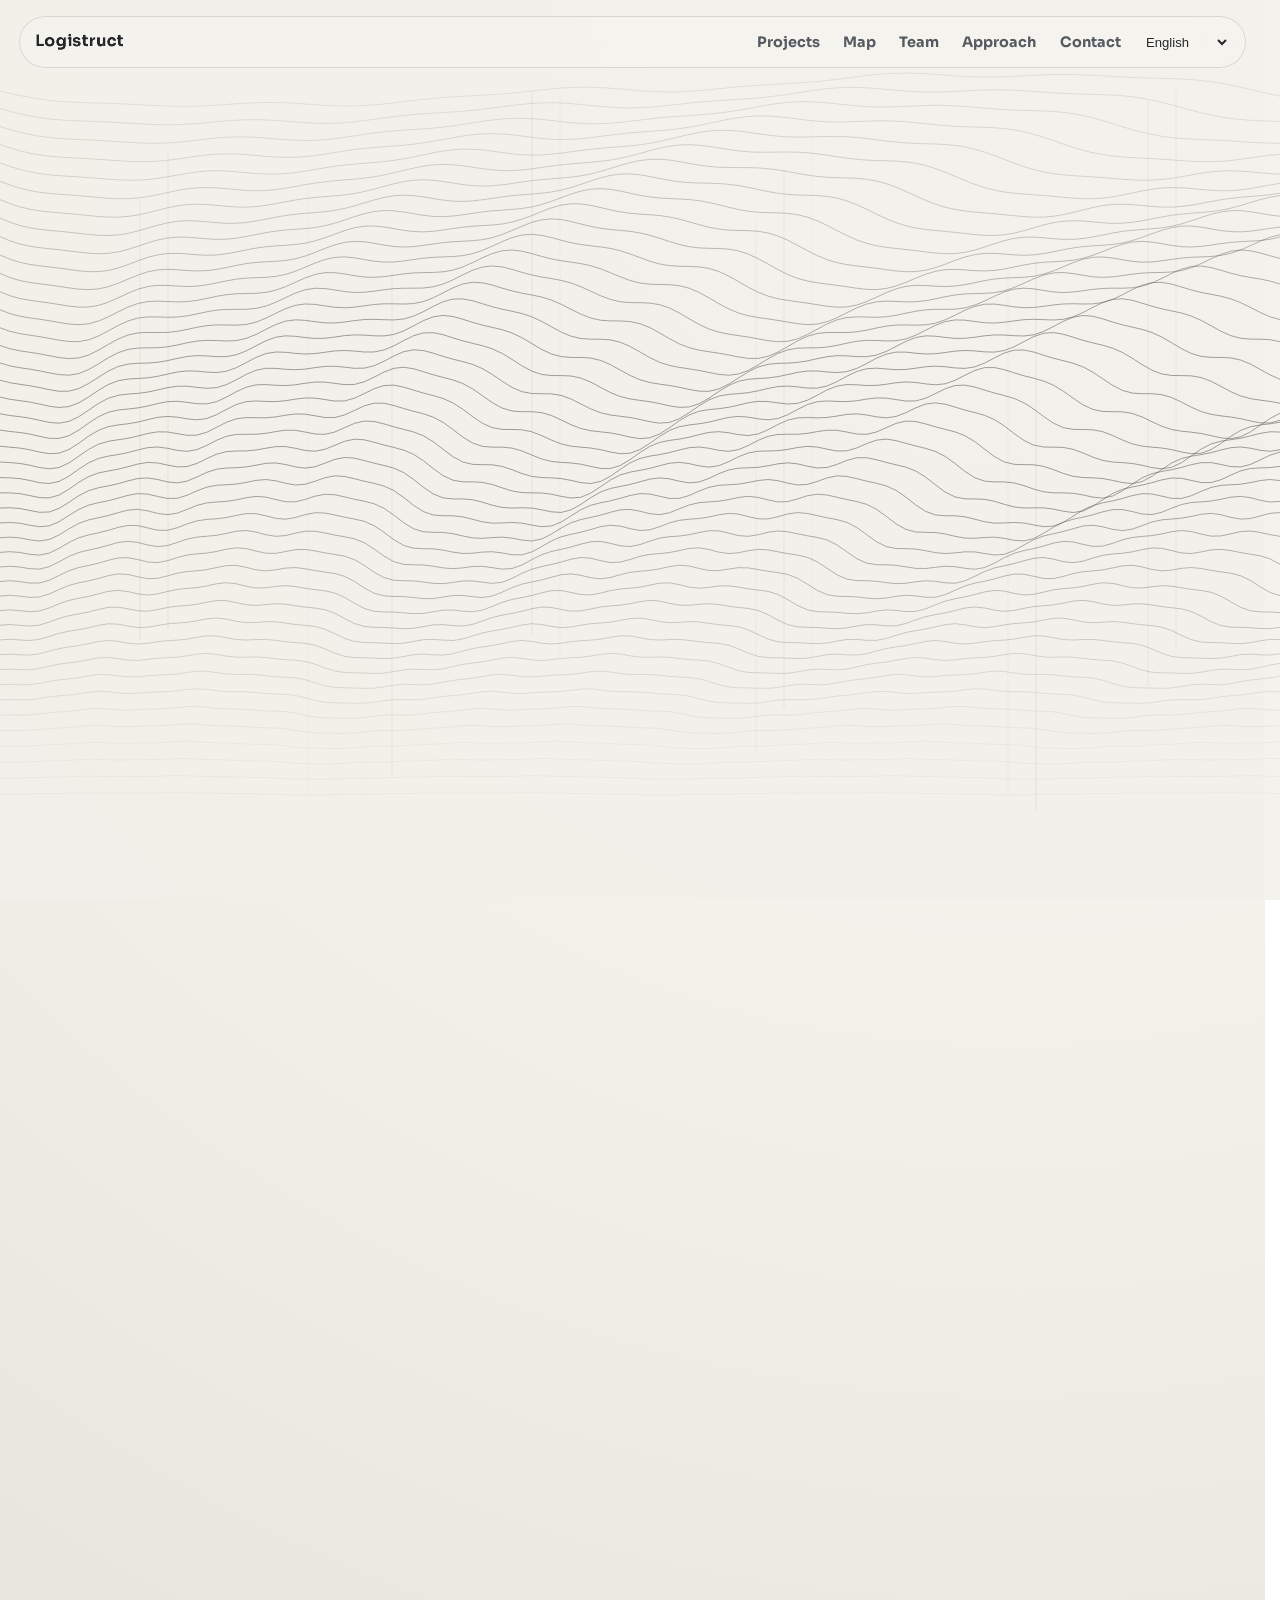
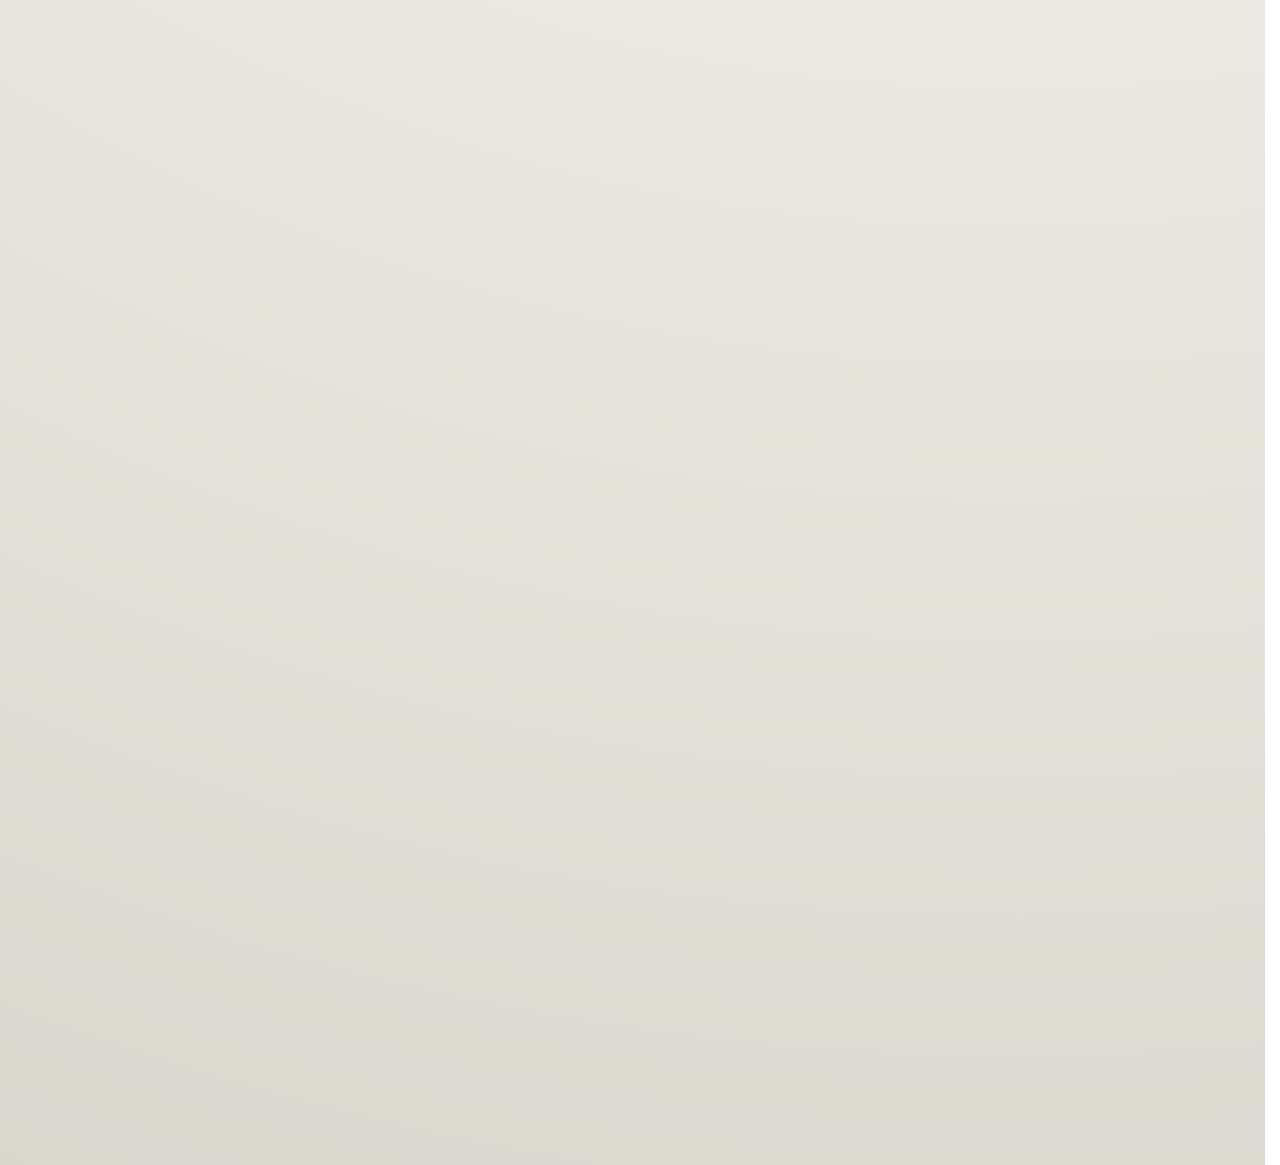
==== commit 40e50e72: "Refine layout and intro animation" ====
--- a/index.html
+++ b/index.html
@@ -15,7 +15,7 @@
       href="https://fonts.googleapis.com/css2?family=Sora:wght@300;400;500;600;700;800&family=Space+Mono:wght@400;700&family=IBM+Plex+Mono:wght@400;500&display=swap"
       rel="stylesheet"
     />
-    <link rel="stylesheet" href="assets/styles.css" />
+    <link rel="stylesheet" href="assets/styles.css?v=layout-review-1" />
   </head>
   <body data-intro-phase="idle">
     <canvas id="bg-canvas" aria-hidden="true"></canvas>
@@ -24,7 +24,6 @@
     <header class="site-header">
       <div class="site-header-shell" aria-hidden="true"></div>
       <a href="#hero" class="brand">
-        <span class="brand-mark">L/S</span>
         <span class="brand-text">Logistruct</span>
       </a>
       <div class="header-controls">
@@ -250,6 +249,6 @@
       <p>&copy; <span id="year"></span> Logistruct.</p>
     </footer>
 
-    <script type="module" src="assets/app.js"></script>
+    <script type="module" src="assets/app.js?v=layout-review-1"></script>
   </body>
 </html>
--- a/assets/styles.css
+++ b/assets/styles.css
@@ -249,22 +249,6 @@
   opacity: 1;
 }
 
-body[data-intro-phase="idle"] .brand-mark,
-body[data-intro-phase="hold"] .brand-mark,
-body[data-intro-phase="move"] .brand-mark,
-body[data-intro-phase="nav"] .brand-mark,
-body[data-intro-phase="reduced"] .brand-mark {
-  opacity: 0;
-  transform: translate3d(0, -6px, 0);
-}
-
-body[data-intro-phase="reveal"] .brand-mark,
-body[data-intro-phase="done"] .brand-mark,
-body[data-intro-phase="skip"] .brand-mark {
-  opacity: 1;
-  transform: translate3d(0, 0, 0);
-}
-
 body[data-intro-phase="idle"] main,
 body[data-intro-phase="hold"] main,
 body[data-intro-phase="move"] main,
@@ -338,7 +322,6 @@
 body[data-intro-phase="skip"] main,
 body[data-intro-phase="skip"] .site-footer,
 body[data-intro-phase="skip"] .brand-text,
-body[data-intro-phase="skip"] .brand-mark,
 body[data-intro-phase="skip"] .main-nav,
 body[data-intro-phase="skip"] main > .section {
   transition-duration: 1ms;
@@ -690,16 +673,7 @@
   color: inherit;
   display: inline-flex;
   align-items: center;
-  gap: 0.45rem;
-}
-
-.brand-mark {
-  font-family: "Space Mono", "Courier New", monospace;
-  font-size: 0.82rem;
-  letter-spacing: 0.08em;
-  color: var(--text-dim);
-  transition: opacity 320ms ease, transform 420ms cubic-bezier(0.22, 0.61, 0.36, 1);
-  will-change: opacity, transform;
+  gap: 0;
 }
 
 .brand-text {
@@ -745,6 +719,7 @@
 }
 
 .lang-switcher select {
+  display: block;
   border: 0;
   border-radius: 0;
   background: none;
@@ -754,6 +729,7 @@
   line-height: 1.2;
   cursor: pointer;
   font-weight: 400;
+  transform: translateY(1px);
 }
 
 .lang-switcher select:focus-visible {
@@ -1147,10 +1123,6 @@
 }
 
 @media (max-width: 1020px) {
-  .hero-section {
-    grid-template-columns: 1fr;
-  }
-
   .header-controls {
     gap: 0.85rem;
   }
@@ -1162,6 +1134,12 @@
   .project-grid,
   .team-grid {
     grid-template-columns: repeat(2, minmax(0, 1fr));
+  }
+}
+
+@media (max-width: 860px) {
+  .hero-section {
+    grid-template-columns: 1fr;
   }
 }
 
@@ -1244,13 +1222,11 @@
   }
 }
 
-@media (prefers-reduced-motion: reduce) {
-  *,
-  *::before,
-  *::after {
-    animation-duration: 1ms !important;
-    animation-iteration-count: 1 !important;
-    transition-duration: 1ms !important;
-    scroll-behavior: auto !important;
-  }
-}
+html[data-motion-mode="reduced"] *,
+html[data-motion-mode="reduced"] *::before,
+html[data-motion-mode="reduced"] *::after {
+  animation-duration: 1ms !important;
+  animation-iteration-count: 1 !important;
+  transition-duration: 1ms !important;
+  scroll-behavior: auto !important;
+}
